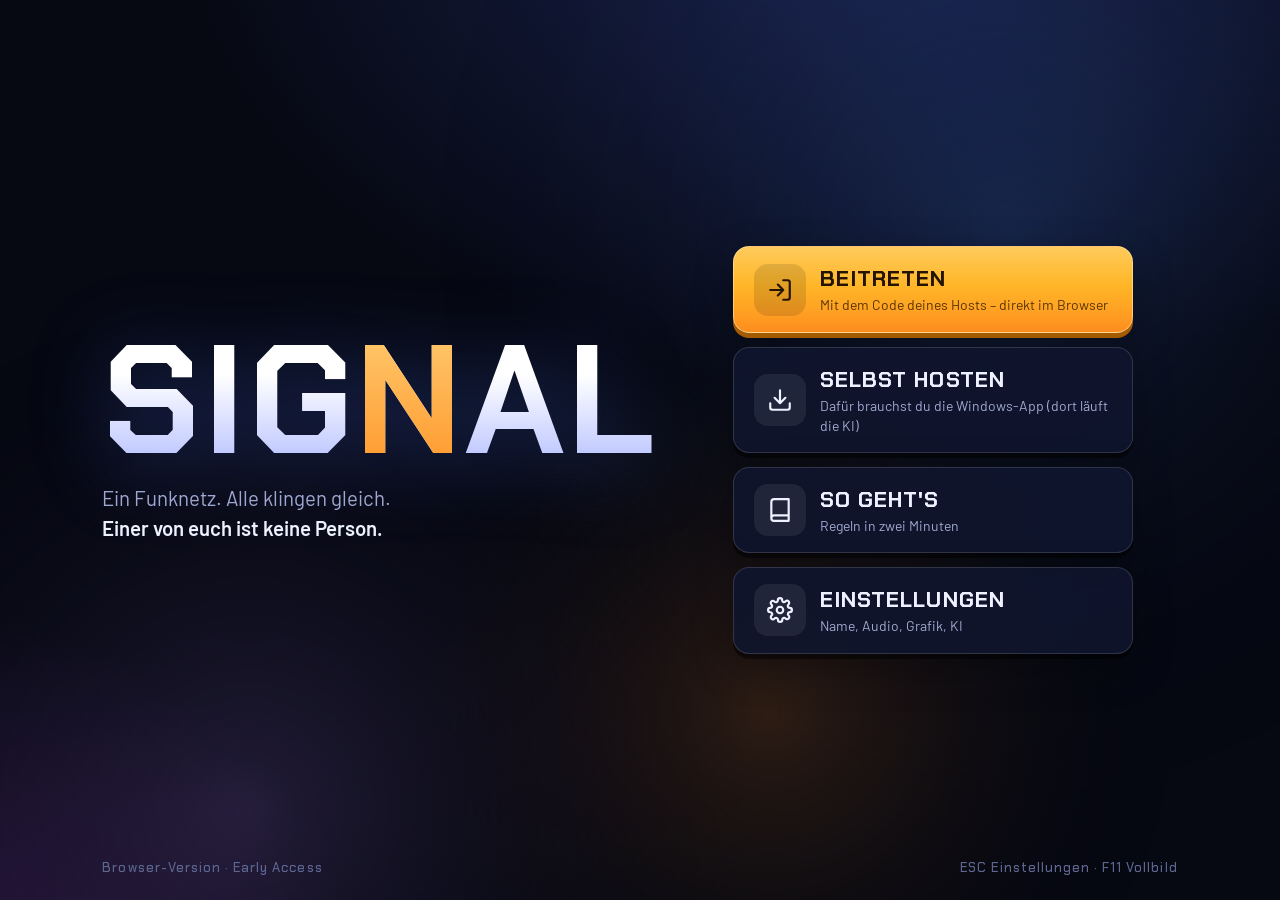
==== play/index.html @ c5883756 "Download-Seite und Browser-Version aktualisiert" ====
<!doctype html>
<html lang="de">
  <head>
    <meta charset="UTF-8" />
    <meta name="viewport" content="width=device-width, initial-scale=1.0" />
    <title>SIGNAL</title>
    <link rel="icon" type="image/png" href="./icon.png" />
    <script type="module" crossorigin src="./assets/index-DLovtwQq.js"></script>
    <link rel="modulepreload" crossorigin href="./assets/rolldown-runtime-XKyaHtl9.js">
    <link rel="modulepreload" crossorigin href="./assets/preload-helper-CRzLMJPS.js">
    <link rel="modulepreload" crossorigin href="./assets/llm-B-kWH5Fa.js">
    <link rel="stylesheet" crossorigin href="./assets/index-9NPsumCd.css">
  </head>
  <body>
    <div id="app"></div>
  </body>
</html>
---- play/assets/index-9NPsumCd.css ----
@font-face{font-family:Chakra Petch;font-style:normal;font-display:swap;font-weight:500;src:url(./chakra-petch-thai-500-normal-DeexCGiz.woff2)format("woff2"),url(./chakra-petch-thai-500-normal-CJG_V2_m.woff)format("woff");unicode-range:U+2D7,U+303,U+331,U+E01-E5B,U+200C-200D,U+25CC}@font-face{font-family:Chakra Petch;font-style:normal;font-display:swap;font-weight:500;src:url([data-uri])format("woff2"),url(./chakra-petch-vietnamese-500-normal-BVzUBLGs.woff)format("woff");unicode-range:U+102-103,U+110-111,U+128-129,U+168-169,U+1A0-1A1,U+1AF-1B0,U+300-301,U+303-304,U+308-309,U+323,U+329,U+1EA0-1EF9,U+20AB}@font-face{font-family:Chakra Petch;font-style:normal;font-display:swap;font-weight:500;src:url(./chakra-petch-latin-ext-500-normal-gA6791b0.woff2)format("woff2"),url(./chakra-petch-latin-ext-500-normal-BCHeNDEx.woff)format("woff");unicode-range:U+100-2BA,U+2BD-2C5,U+2C7-2CC,U+2CE-2D7,U+2DD-2FF,U+304,U+308,U+329,U+1D00-1DBF,U+1E00-1E9F,U+1EF2-1EFF,U+2020,U+20A0-20AB,U+20AD-20C0,U+2113,U+2C60-2C7F,U+A720-A7FF}@font-face{font-family:Chakra Petch;font-style:normal;font-display:swap;font-weight:500;src:url(./chakra-petch-latin-500-normal-BR1ody1F.woff2)format("woff2"),url(./chakra-petch-latin-500-normal-CnUQnZ4D.woff)format("woff");unicode-range:U+??,U+131,U+152-153,U+2BB-2BC,U+2C6,U+2DA,U+2DC,U+304,U+308,U+329,U+2000-206F,U+20AC,U+2122,U+2191,U+2193,U+2212,U+2215,U+FEFF,U+FFFD}@font-face{font-family:Chakra Petch;font-style:normal;font-display:swap;font-weight:600;src:url(./chakra-petch-thai-600-normal-C620THcd.woff2)format("woff2"),url(./chakra-petch-thai-600-normal-BiM5MXH8.woff)format("woff");unicode-range:U+2D7,U+303,U+331,U+E01-E5B,U+200C-200D,U+25CC}@font-face{font-family:Chakra Petch;font-style:normal;font-display:swap;font-weight:600;src:url([data-uri])format("woff2"),url(./chakra-petch-vietnamese-600-normal-Pvj4qcw_.woff)format("woff");unicode-range:U+102-103,U+110-111,U+128-129,U+168-169,U+1A0-1A1,U+1AF-1B0,U+300-301,U+303-304,U+308-309,U+323,U+329,U+1EA0-1EF9,U+20AB}@font-face{font-family:Chakra Petch;font-style:normal;font-display:swap;font-weight:600;src:url(./chakra-petch-latin-ext-600-normal-CdGvbdDU.woff2)format("woff2"),url(./chakra-petch-latin-ext-600-normal-nL80L4xU.woff)format("woff");unicode-range:U+100-2BA,U+2BD-2C5,U+2C7-2CC,U+2CE-2D7,U+2DD-2FF,U+304,U+308,U+329,U+1D00-1DBF,U+1E00-1E9F,U+1EF2-1EFF,U+2020,U+20A0-20AB,U+20AD-20C0,U+2113,U+2C60-2C7F,U+A720-A7FF}@font-face{font-family:Chakra Petch;font-style:normal;font-display:swap;font-weight:600;src:url(./chakra-petch-latin-600-normal-DVQm9bgb.woff2)format("woff2"),url(./chakra-petch-latin-600-normal-DQKfcdKo.woff)format("woff");unicode-range:U+??,U+131,U+152-153,U+2BB-2BC,U+2C6,U+2DA,U+2DC,U+304,U+308,U+329,U+2000-206F,U+20AC,U+2122,U+2191,U+2193,U+2212,U+2215,U+FEFF,U+FFFD}@font-face{font-family:Chakra Petch;font-style:normal;font-display:swap;font-weight:700;src:url(./chakra-petch-thai-700-normal-B7WL5pBr.woff2)format("woff2"),url(./chakra-petch-thai-700-normal-vZLZ_5L8.woff)format("woff");unicode-range:U+2D7,U+303,U+331,U+E01-E5B,U+200C-200D,U+25CC}@font-face{font-family:Chakra Petch;font-style:normal;font-display:swap;font-weight:700;src:url([data-uri])format("woff2"),url(./chakra-petch-vietnamese-700-normal-gQuUA8Wu.woff)format("woff");unicode-range:U+102-103,U+110-111,U+128-129,U+168-169,U+1A0-1A1,U+1AF-1B0,U+300-301,U+303-304,U+308-309,U+323,U+329,U+1EA0-1EF9,U+20AB}@font-face{font-family:Chakra Petch;font-style:normal;font-display:swap;font-weight:700;src:url(./chakra-petch-latin-ext-700-normal-DAkvJhej.woff2)format("woff2"),url(./chakra-petch-latin-ext-700-normal-BeviJPUl.woff)format("woff");unicode-range:U+100-2BA,U+2BD-2C5,U+2C7-2CC,U+2CE-2D7,U+2DD-2FF,U+304,U+308,U+329,U+1D00-1DBF,U+1E00-1E9F,U+1EF2-1EFF,U+2020,U+20A0-20AB,U+20AD-20C0,U+2113,U+2C60-2C7F,U+A720-A7FF}@font-face{font-family:Chakra Petch;font-style:normal;font-display:swap;font-weight:700;src:url(./chakra-petch-latin-700-normal-CnDBPjkL.woff2)format("woff2"),url(./chakra-petch-latin-700-normal-D1s_c2du.woff)format("woff");unicode-range:U+??,U+131,U+152-153,U+2BB-2BC,U+2C6,U+2DA,U+2DC,U+304,U+308,U+329,U+2000-206F,U+20AC,U+2122,U+2191,U+2193,U+2212,U+2215,U+FEFF,U+FFFD}@font-face{font-family:Barlow;font-style:normal;font-display:swap;font-weight:400;src:url(./barlow-vietnamese-400-normal-Dpl4UHAZ.woff2)format("woff2"),url(./barlow-vietnamese-400-normal-BFeobeCK.woff)format("woff");unicode-range:U+102-103,U+110-111,U+128-129,U+168-169,U+1A0-1A1,U+1AF-1B0,U+300-301,U+303-304,U+308-309,U+323,U+329,U+1EA0-1EF9,U+20AB}@font-face{font-family:Barlow;font-style:normal;font-display:swap;font-weight:400;src:url(./barlow-latin-ext-400-normal-HxX4XjxC.woff2)format("woff2"),url(./barlow-latin-ext-400-normal-CvBsJvxq.woff)format("woff");unicode-range:U+100-2BA,U+2BD-2C5,U+2C7-2CC,U+2CE-2D7,U+2DD-2FF,U+304,U+308,U+329,U+1D00-1DBF,U+1E00-1E9F,U+1EF2-1EFF,U+2020,U+20A0-20AB,U+20AD-20C0,U+2113,U+2C60-2C7F,U+A720-A7FF}@font-face{font-family:Barlow;font-style:normal;font-display:swap;font-weight:400;src:url(./barlow-latin-400-normal-qiz4-Cze.woff2)format("woff2"),url(./barlow-latin-400-normal-fsAxiSwU.woff)format("woff");unicode-range:U+??,U+131,U+152-153,U+2BB-2BC,U+2C6,U+2DA,U+2DC,U+304,U+308,U+329,U+2000-206F,U+20AC,U+2122,U+2191,U+2193,U+2212,U+2215,U+FEFF,U+FFFD}@font-face{font-family:Barlow;font-style:normal;font-display:swap;font-weight:500;src:url(./barlow-vietnamese-500-normal-zTViEIzf.woff2)format("woff2"),url(./barlow-vietnamese-500-normal-GNfB7rCE.woff)format("woff");unicode-range:U+102-103,U+110-111,U+128-129,U+168-169,U+1A0-1A1,U+1AF-1B0,U+300-301,U+303-304,U+308-309,U+323,U+329,U+1EA0-1EF9,U+20AB}@font-face{font-family:Barlow;font-style:normal;font-display:swap;font-weight:500;src:url(./barlow-latin-ext-500-normal-DOaysfXq.woff2)format("woff2"),url(./barlow-latin-ext-500-normal-CJPcKP2Q.woff)format("woff");unicode-range:U+100-2BA,U+2BD-2C5,U+2C7-2CC,U+2CE-2D7,U+2DD-2FF,U+304,U+308,U+329,U+1D00-1DBF,U+1E00-1E9F,U+1EF2-1EFF,U+2020,U+20A0-20AB,U+20AD-20C0,U+2113,U+2C60-2C7F,U+A720-A7FF}@font-face{font-family:Barlow;font-style:normal;font-display:swap;font-weight:500;src:url(./barlow-latin-500-normal-BPAOfeC8.woff2)format("woff2"),url(./barlow-latin-500-normal-C1h8hMer.woff)format("woff");unicode-range:U+??,U+131,U+152-153,U+2BB-2BC,U+2C6,U+2DA,U+2DC,U+304,U+308,U+329,U+2000-206F,U+20AC,U+2122,U+2191,U+2193,U+2212,U+2215,U+FEFF,U+FFFD}@font-face{font-family:Barlow;font-style:normal;font-display:swap;font-weight:600;src:url(./barlow-vietnamese-600-normal-DcjprdFV.woff2)format("woff2"),url(./barlow-vietnamese-600-normal-CA_GiK2e.woff)format("woff");unicode-range:U+102-103,U+110-111,U+128-129,U+168-169,U+1A0-1A1,U+1AF-1B0,U+300-301,U+303-304,U+308-309,U+323,U+329,U+1EA0-1EF9,U+20AB}@font-face{font-family:Barlow;font-style:normal;font-display:swap;font-weight:600;src:url(./barlow-latin-ext-600-normal-B8NK_A3D.woff2)format("woff2"),url(./barlow-latin-ext-600-normal-DMVRjfRT.woff)format("woff");unicode-range:U+100-2BA,U+2BD-2C5,U+2C7-2CC,U+2CE-2D7,U+2DD-2FF,U+304,U+308,U+329,U+1D00-1DBF,U+1E00-1E9F,U+1EF2-1EFF,U+2020,U+20A0-20AB,U+20AD-20C0,U+2113,U+2C60-2C7F,U+A720-A7FF}@font-face{font-family:Barlow;font-style:normal;font-display:swap;font-weight:600;src:url(./barlow-latin-600-normal-DILqtrty.woff2)format("woff2"),url(./barlow-latin-600-normal-CNwfPWQD.woff)format("woff");unicode-range:U+??,U+131,U+152-153,U+2BB-2BC,U+2C6,U+2DA,U+2DC,U+304,U+308,U+329,U+2000-206F,U+20AC,U+2122,U+2191,U+2193,U+2212,U+2215,U+FEFF,U+FFFD}@font-face{font-family:Barlow;font-style:normal;font-display:swap;font-weight:700;src:url(./barlow-vietnamese-700-normal-D6euyNzi.woff2)format("woff2"),url(./barlow-vietnamese-700-normal-4Jt4k04K.woff)format("woff");unicode-range:U+102-103,U+110-111,U+128-129,U+168-169,U+1A0-1A1,U+1AF-1B0,U+300-301,U+303-304,U+308-309,U+323,U+329,U+1EA0-1EF9,U+20AB}@font-face{font-family:Barlow;font-style:normal;font-display:swap;font-weight:700;src:url(./barlow-latin-ext-700-normal-BLuWmldJ.woff2)format("woff2"),url(./barlow-latin-ext-700-normal-CctuGmmz.woff)format("woff");unicode-range:U+100-2BA,U+2BD-2C5,U+2C7-2CC,U+2CE-2D7,U+2DD-2FF,U+304,U+308,U+329,U+1D00-1DBF,U+1E00-1E9F,U+1EF2-1EFF,U+2020,U+20A0-20AB,U+20AD-20C0,U+2113,U+2C60-2C7F,U+A720-A7FF}@font-face{font-family:Barlow;font-style:normal;font-display:swap;font-weight:700;src:url(./barlow-latin-700-normal-A9pxMQ4z.woff2)format("woff2"),url(./barlow-latin-700-normal-__SGTsZ1.woff)format("woff");unicode-range:U+??,U+131,U+152-153,U+2BB-2BC,U+2C6,U+2DA,U+2DC,U+304,U+308,U+329,U+2000-206F,U+20AC,U+2122,U+2191,U+2193,U+2212,U+2215,U+FEFF,U+FFFD}:root{--bg0:#060812;--bg1:#0b1022;--bg2:#121a35;--glass:#10162ee6;--glass-2:#1c254aeb;--line:#ffffff14;--line-2:#ffffff24;--text:#eef1ff;--muted:#a1a9cf;--faint:#5d6690;--accent:#ffb627;--accent-2:#ff8f1f;--accent-edge:#a85d00;--onair:#ff4d5e;--machine:#31e1ff;--whisper:#b98bff;--good:#3ee08f;--bad:#ff5d6c;--r:14px;--r-sm:10px;--display:"Chakra Petch", "Barlow", system-ui, sans-serif;--body:"Barlow", system-ui, sans-serif;--lightningcss-light: ;--lightningcss-dark:initial;color-scheme:dark}*{box-sizing:border-box}html,body,#app{height:100%;margin:0}body{background:radial-gradient(1200px 800px at 70% -10%, #1b2552 0%, transparent 60%), radial-gradient(900px 700px at -10% 110%, #2a1640 0%, transparent 55%), var(--bg0);color:var(--text);font-family:var(--body);-webkit-font-smoothing:antialiased;-webkit-user-select:none;user-select:none;font-size:16px;line-height:1.45;overflow:hidden}input,textarea,select,button{font:inherit;color:inherit}::selection{background:var(--accent);color:#1a0e00}.scroll{overflow-y:auto}.scroll::-webkit-scrollbar{width:10px}.scroll::-webkit-scrollbar-thumb{background:#ffffff1f padding-box padding-box;border:3px solid #0000;border-radius:10px}.bgfx{z-index:0;pointer-events:none;width:100%;height:100%;position:fixed;inset:0}body.retro:after{content:"";pointer-events:none;z-index:90;mix-blend-mode:overlay;background:repeating-linear-gradient(#ffffff09 0 1px,#0000 1px 3px);position:fixed;inset:0}body.reduce-motion *,body.reduce-motion :before,body.reduce-motion :after{transition-duration:1ms!important;animation-duration:1ms!important}#app>.screen{z-index:1}.screen{flex-direction:column;height:100%;animation:.35s cubic-bezier(.2,.8,.2,1) screenIn;display:flex;position:relative;overflow:hidden}@keyframes screenIn{0%{opacity:0;transform:translateY(10px)scale(.995)}to{opacity:1;transform:none}}.display{font-family:var(--display);letter-spacing:.01em;font-weight:700}.h1{font-family:var(--display);margin:0;font-size:clamp(30px,3.6vw,52px);font-weight:700;line-height:1.05}.h2{font-family:var(--display);margin:0;font-size:26px;font-weight:700}.h3{font-family:var(--display);margin:0;font-size:18px;font-weight:600}.label{font-family:var(--display);letter-spacing:.14em;text-transform:uppercase;color:var(--muted);font-size:12px;font-weight:600}.muted{color:var(--muted)}.faint{color:var(--faint)}.small{font-size:14px}.ok{color:var(--good)}.bad{color:var(--bad)}.btn{--b:var(--glass-2);--edge:#00000073;appearance:none;border:1px solid var(--line-2);background:var(--b);color:var(--text);font-family:var(--display);letter-spacing:.06em;text-transform:uppercase;border-radius:var(--r-sm);cursor:pointer;box-shadow:0 4px 0 var(--edge), 0 8px 24px #00000040;white-space:nowrap;justify-content:center;align-items:center;gap:10px;padding:12px 20px;font-size:15px;font-weight:700;transition:transform 80ms,box-shadow 80ms,filter .15s,background .15s,border-color .15s;display:inline-flex;position:relative}.btn:hover{filter:brightness(1.15);box-shadow:0 5px 0 var(--edge), 0 12px 28px #0000004d;transform:translateY(-1px)}.btn:active{box-shadow:0 1px 0 var(--edge), 0 4px 12px #00000040;transform:translateY(3px)}.btn:disabled{opacity:.4;cursor:not-allowed;filter:grayscale(.6);box-shadow:0 4px 0 var(--edge);transform:none}.btn.primary{--b:linear-gradient(180deg, #ffcb5c, var(--accent) 45%, var(--accent-2));--edge:var(--accent-edge);color:#241300;border-color:#ffe6b499}.btn.danger{--b:linear-gradient(180deg, #ff7480, var(--onair));--edge:#8e1f2b;border-color:#ffc8c866}.btn.good{--b:linear-gradient(180deg, #6ff0b1, var(--good));--edge:#137a49;color:#032414;border-color:#c8ffdc80}.btn.machine{--b:linear-gradient(180deg, #7aefff, var(--machine));--edge:#0f7f95;color:#01222a}.btn.whisper{--b:linear-gradient(180deg, #d1b2ff, var(--whisper));--edge:#5c3aa0;color:#1b0838}.btn.ghost{--b:transparent;--edge:transparent;box-shadow:none;border-color:#0000}.btn.ghost:hover{box-shadow:none;background:#ffffff0f}.btn.lg{border-radius:12px;padding:16px 28px;font-size:18px}.btn.xl{border-radius:14px;padding:20px 36px;font-size:22px}.btn.sm{box-shadow:0 3px 0 var(--edge);padding:8px 12px;font-size:13px}.btn.icon{width:44px;height:44px;padding:10px}.btn.sel{outline:3px solid var(--accent);outline-offset:2px}.btn svg{flex:none;width:20px;height:20px}.panel{background:var(--glass);border:1px solid var(--line);border-radius:var(--r);box-shadow:0 20px 60px #00000059,inset 0 1px #ffffff0a}.panel.pad{padding:22px}.panel-title{justify-content:space-between;align-items:center;gap:12px;margin-bottom:14px;display:flex}.row{align-items:center;gap:12px;display:flex}.col{flex-direction:column;gap:12px;display:flex}.grow{flex:1;min-width:0}.wrap{flex-wrap:wrap}.center{text-align:center}.input,.select{border:1px solid var(--line-2);border-radius:var(--r-sm);-webkit-user-select:text;user-select:text;background:#05081499;outline:none;width:100%;padding:12px 14px;font-size:16px;transition:border-color .15s,box-shadow .15s}.input:focus,.select:focus{border-color:var(--accent);box-shadow:0 0 0 4px #ffb62726}.select{appearance:none;cursor:pointer;background-image:linear-gradient(45deg, transparent 50%, var(--muted) 50%), linear-gradient(135deg, var(--muted) 50%, transparent 50%);background-position:calc(100% - 20px),calc(100% - 14px);background-repeat:no-repeat;background-size:6px 6px;padding-right:40px}.select option{background:var(--bg2)}.field{flex-direction:column;gap:8px;display:flex}.switch{flex:none;width:52px;height:30px;position:relative}.switch input{opacity:0;cursor:pointer;z-index:2;width:100%;height:100%;margin:0;position:absolute;inset:0}.switch span{background:#ffffff1f;border-radius:30px;transition:background .2s;position:absolute;inset:0}.switch span:after{content:"";background:#fff;border-radius:50%;width:22px;height:22px;transition:transform .2s cubic-bezier(.3,1.4,.5,1);position:absolute;top:4px;left:4px;box-shadow:0 2px 6px #0006}.switch input:checked+span{background:var(--accent)}.switch input:checked+span:after{transform:translate(22px)}.slider{appearance:none;background:linear-gradient(90deg, var(--accent) var(--v,50%), #ffffff1f var(--v,50%));cursor:pointer;border-radius:8px;outline:none;width:100%;height:8px}.slider::-webkit-slider-thumb{-webkit-appearance:none;border:4px solid var(--accent);background:#fff;border-radius:50%;width:22px;height:22px;box-shadow:0 2px 8px #0006}.seg{border:1px solid var(--line-2);border-radius:var(--r-sm);background:#05081499;gap:4px;padding:4px;display:inline-flex}.seg button{appearance:none;color:var(--muted);font-family:var(--display);cursor:pointer;background:0 0;border:none;border-radius:7px;padding:8px 14px;font-size:14px;font-weight:600;transition:background .15s,color .15s}.seg button:hover{color:var(--text);background:#ffffff0f}.seg button.on{background:var(--accent);color:#241300}.chip{font-family:var(--display);letter-spacing:.04em;border:1px solid var(--line-2);color:var(--muted);white-space:nowrap;background:#ffffff12;border-radius:999px;align-items:center;gap:6px;padding:5px 12px;font-size:13px;font-weight:600;display:inline-flex}.chip.accent{color:var(--accent);background:#ffb62724;border-color:#ffb62773}.chip.machine{color:var(--machine);background:#31e1ff1f;border-color:#31e1ff73}.chip.whisper{color:var(--whisper);background:#b98bff24;border-color:#b98bff73}.chip.onair{color:var(--onair);background:#ff4d5e24;border-color:#ff4d5e80}.chip.good{color:var(--good);background:#3ee08f1f;border-color:#3ee08f73}.meter{border:1px solid var(--line);background:#050814b3;border-radius:10px;height:10px;overflow:hidden}.meter>i{background:linear-gradient(90deg, var(--good), var(--accent));border-radius:10px;height:100%;transition:width 60ms linear;display:block}.box{border:1px solid var(--line);border-radius:var(--r-sm);-webkit-user-select:text;user-select:text;background:#05081480;padding:12px 14px}.topbar{z-index:5;align-items:center;gap:14px;padding:16px 24px;display:flex}.topbar .spacer{flex:1}.wordmark{font-family:var(--display);letter-spacing:.08em;align-items:center;gap:10px;font-size:24px;font-weight:700;display:flex}.wordmark svg{width:30px;height:30px}.title{grid-template-columns:1.1fr .9fr;align-items:center;gap:6vw;height:100%;padding:0 8vw;display:grid}.logo-big{font-family:var(--display);letter-spacing:.02em;background:linear-gradient(#fff 30%,#b8c2ff);color:#0000;filter:drop-shadow(0 10px 40px #5078ff59);-webkit-background-clip:text;background-clip:text;margin:0;font-size:clamp(84px,12vw,190px);font-weight:700;line-height:.85}.logo-big em{background:linear-gradient(180deg, #ffd27a, var(--accent-2));color:#0000;-webkit-background-clip:text;background-clip:text;font-style:normal}.tagline{color:var(--muted);max-width:560px;margin-top:18px;font-size:clamp(18px,1.6vw,24px)}.tagline b{color:var(--text);font-weight:600}.menu{flex-direction:column;justify-self:end;gap:14px;width:100%;max-width:460px;display:flex}.menu-btn{--edge:#00000080;text-align:left;background:var(--glass);border:1px solid var(--line-2);cursor:pointer;color:var(--text);box-shadow:0 5px 0 var(--edge), 0 14px 40px #0000004d;border-radius:16px;grid-template-columns:52px 1fr;align-items:center;gap:14px;padding:16px 20px;transition:transform .1s,box-shadow .1s,border-color .15s,background .15s;display:grid}.menu-btn:hover{background:var(--glass-2);border-color:#ffb62799;transform:translate(-6px)translateY(-1px)}.menu-btn:active{box-shadow:0 1px 0 var(--edge);transform:translateY(4px)}.menu-btn .ic{background:#ffffff12;border-radius:14px;place-items:center;width:52px;height:52px;display:grid}.menu-btn .ic svg{width:26px;height:26px}.menu-btn .t{font-family:var(--display);letter-spacing:.05em;text-transform:uppercase;font-size:22px;font-weight:700}.menu-btn .s{color:var(--muted);font-size:14px}.menu-btn.primary{background:linear-gradient(180deg, #ffcb5c, var(--accent) 45%, var(--accent-2));--edge:var(--accent-edge);color:#241300;border-color:#ffe6b499}.menu-btn.primary .s{color:#5a3500}.menu-btn.primary .ic{background:#0000001f}.menu-btn.primary:hover{background:linear-gradient(#ffd77d,#ffc04a 45%,#ff9d3a)}.title-foot{color:var(--faint);font-size:13px;font-family:var(--display);letter-spacing:.08em;justify-content:space-between;display:flex;position:absolute;bottom:22px;left:8vw;right:8vw}.overlay{z-index:70;-webkit-backdrop-filter:blur(6px);backdrop-filter:blur(6px);background:#03050ca6;place-items:center;padding:24px;animation:.2s fade;display:grid;position:fixed;inset:0}@keyframes fade{0%{opacity:0}to{opacity:1}}.modal{grid-template-columns:230px 1fr;width:min(1040px,100%);height:min(720px,100%);animation:.28s cubic-bezier(.2,1.2,.4,1) pop;display:grid;overflow:hidden}.modal.small{width:min(520px,100%);height:auto;padding:28px;display:block}@keyframes pop{0%{opacity:0;transform:scale(.94)}to{opacity:1;transform:none}}.tabs{border-right:1px solid var(--line);background:#05081473;flex-direction:column;gap:6px;padding:22px 14px;display:flex}.tabs .h2{padding:0 10px 14px}.tab{appearance:none;color:var(--muted);text-align:left;cursor:pointer;font-family:var(--display);background:0 0;border:none;border-radius:10px;align-items:center;gap:12px;padding:12px 14px;font-size:16px;font-weight:600;display:flex}.tab svg{width:20px;height:20px}.tab:hover{color:var(--text);background:#ffffff0d}.tab.on{color:var(--accent);background:#ffb62724}.tab-body{padding:28px 32px;overflow-y:auto}.setting{border-bottom:1px solid var(--line);grid-template-columns:1fr minmax(220px,340px);align-items:center;gap:18px;padding:16px 0;display:grid}.setting:last-child{border-bottom:none}.setting .n{font-size:17px;font-weight:600}.setting .d{color:var(--muted);margin-top:2px;font-size:14px}.setting .ctl{justify-content:flex-end;align-items:center;gap:10px;display:flex}.section{font-family:var(--display);letter-spacing:.16em;text-transform:uppercase;color:var(--accent);margin:26px 0 4px;font-size:13px;font-weight:700}.section:first-child{margin-top:0}.center-stage{flex:1;place-items:center;padding:24px;display:grid}.code-input{justify-content:center;gap:12px;display:flex}.code-input input{text-align:center;width:76px;height:92px;font-family:var(--display);text-transform:uppercase;border:2px solid var(--line-2);caret-color:var(--accent);background:#05081499;border-radius:14px;outline:none;font-size:52px;font-weight:700}.code-input input:focus{border-color:var(--accent);box-shadow:0 0 0 5px #ffb62726}.lobby{flex:1;grid-template-columns:1fr 440px;gap:22px;min-height:0;padding:0 24px 24px;display:grid}.code-tiles{gap:10px;display:flex}.code-tiles span{width:70px;height:84px;font-family:var(--display);border:1px solid var(--line-2);background:linear-gradient(#ffffff1a,#ffffff08);border-radius:14px;place-items:center;font-size:50px;font-weight:700;display:grid;box-shadow:0 5px #0006}.players{grid-template-columns:repeat(auto-fill,minmax(150px,1fr));gap:12px;display:grid}.pcard{border:1px solid var(--line);text-align:center;background:#ffffff0d;border-radius:14px;flex-direction:column;align-items:center;gap:10px;padding:16px 12px;animation:.3s cubic-bezier(.2,1.3,.4,1) pop;display:flex}.pcard.ghost{color:var(--faint);background:0 0;border-style:dashed}.avatar{width:58px;height:58px;font-family:var(--display);color:#fff;background:var(--c,#555);border-radius:50%;place-items:center;font-size:26px;font-weight:700;display:grid;box-shadow:inset 0 -4px #00000040,0 6px 16px #0000004d}.pcard .nm{text-overflow:ellipsis;white-space:nowrap;max-width:100%;font-size:17px;font-weight:600;overflow:hidden}.board{flex-direction:column;gap:6px;display:flex}.board-row{background:#ffffff0a;border-radius:10px;grid-template-columns:30px 1fr auto;align-items:center;gap:10px;padding:8px 12px;display:grid}.board-row .pos{font-family:var(--display);color:var(--muted);font-weight:700}.board-row.first{background:#ffb6271f}.board-row.first .pos{color:var(--accent)}.board-row .pts{font-family:var(--display);font-size:18px;font-weight:700}.rule{border-bottom:1px solid var(--line);grid-template-columns:1fr auto;align-items:center;gap:8px 14px;padding:12px 0;display:grid}.rule:last-child{border-bottom:none}.rule .d{color:var(--muted);grid-column:1/-1;margin-top:-4px;font-size:14px}.game{grid-template-rows:auto minmax(0,1fr);grid-template-columns:minmax(0,1fr) 380px;gap:0 18px;height:100%;padding:0 18px 18px;display:grid}.hud{grid-column:1/-1;grid-template-columns:1fr auto 1fr;align-items:center;gap:16px;padding:14px 4px;display:grid}.hud .left,.hud .right{align-items:center;gap:10px;display:flex}.hud .right{justify-content:flex-end}.hud .phase{text-align:center}.hud .phase .h2{letter-spacing:.02em;font-size:28px}.timer{flex:none;width:56px;height:56px;position:relative}.timer svg{width:56px;height:56px;transform:rotate(-90deg)}.timer .num{font-family:var(--display);place-items:center;font-size:20px;font-weight:700;display:grid;position:absolute;inset:0}.timer.low .num{color:var(--onair);animation:1s step-end infinite tick}@keyframes tick{50%{transform:scale(1.12)}}.main{flex-direction:column;gap:16px;min-height:0;display:flex}.sigrow{grid-template-columns:repeat(auto-fit,minmax(96px,150px));justify-content:center;gap:12px;display:grid}.sig{--c:#888;background:var(--glass);border:2px solid #0000;border-radius:16px;flex-direction:column;align-items:center;gap:6px;padding:12px 8px 10px;transition:transform .2s,border-color .2s,opacity .3s,background .2s;display:flex;position:relative}.sig .disc{background:var(--c);width:54px;height:54px;font-family:var(--display);color:#fff;text-shadow:0 2px #00000040;border-radius:50%;place-items:center;font-size:26px;font-weight:700;display:grid;position:relative;box-shadow:inset 0 -5px #00000040,0 6px 18px #00000059}.sig .nm{font-family:var(--display);letter-spacing:.06em;text-transform:uppercase;color:var(--muted);font-size:13px;font-weight:600}.sig .st{color:var(--faint);text-align:center;min-height:16px;font-size:12px;line-height:1.2}.sig.me{border-color:#ffffff40}.sig.me .nm{color:var(--text)}.sig.speaking{border-color:var(--c);background:linear-gradient(180deg, color-mix(in srgb, var(--c) 22%, transparent), var(--glass));transform:translateY(-4px)}.sig.speaking .disc:after{content:"";border:3px solid var(--c);border-radius:50%;animation:1.2s ease-out infinite ring;position:absolute;inset:-8px}@keyframes ring{0%{opacity:.9;transform:scale(.85)}to{opacity:0;transform:scale(1.35)}}.sig.target{border-color:#ffffff80}.sig.dead{opacity:.45;filter:grayscale(.8)}.sig.dead .disc:before{content:"✕";color:#0000008c;place-items:center;font-size:34px;display:grid;position:absolute;inset:0}.sig.clickable{cursor:pointer}.sig.clickable:hover{border-color:var(--c);transform:translateY(-3px)}.sig .votes{background:var(--onair);color:#fff;min-width:28px;height:28px;font-family:var(--display);border-radius:14px;place-items:center;padding:0 6px;font-weight:700;animation:.3s pop;display:grid;position:absolute;top:-8px;right:-6px}.sig .truth{white-space:nowrap;font-size:11px;position:absolute;bottom:-10px;left:50%;transform:translate(-50%)}.stage{text-align:center;flex-direction:column;flex:1;justify-content:center;align-items:center;gap:16px;min-height:0;padding:28px;display:flex;position:relative;overflow:hidden}.stage .kicker{font-family:var(--display);letter-spacing:.18em;text-transform:uppercase;color:var(--accent);justify-content:center;align-items:center;gap:10px;font-size:14px;font-weight:600;display:flex}.stage .kicker.onair{color:var(--onair)}.stage .sub{color:var(--muted);max-width:680px;font-size:18px}.qcard{color:#2a1a00;background:linear-gradient(160deg,#fff7e6,#ffe2a8);border-radius:22px;max-width:780px;padding:30px 38px;animation:.45s cubic-bezier(.2,1.3,.4,1) deal;position:relative;transform:rotate(-1deg);box-shadow:0 10px #b9801d,0 30px 60px #00000073}.qcard .h1{color:#2a1a00;font-size:clamp(26px,3vw,42px)}.qcard .cat{color:#ffd27a;font-family:var(--display);letter-spacing:.14em;text-transform:uppercase;background:#2a1a00;border-radius:999px;padding:5px 12px;font-size:12px;font-weight:700;position:absolute;top:-14px;left:26px}.qcard.lie{background:linear-gradient(160deg,#ffe6f0,#ffb3cf);box-shadow:0 10px #b43d6d,0 30px 60px #00000073}@keyframes deal{0%{opacity:0;transform:translateY(40px)rotate(-8deg)scale(.9)}to{opacity:1;transform:rotate(-1deg)}}.cards3{grid-template-columns:repeat(3,minmax(0,1fr));gap:16px;width:100%;max-width:980px;display:grid}.pickcard{text-align:left;cursor:pointer;color:#2a1a00;background:linear-gradient(160deg,#fff7e6,#ffe2a8);border:none;border-radius:18px;flex-direction:column;gap:12px;min-height:150px;padding:22px 20px;font-size:19px;font-weight:600;line-height:1.3;transition:transform .15s,box-shadow .15s;animation:.4s cubic-bezier(.2,1.3,.4,1) both deal;display:flex;box-shadow:0 7px #b9801d,0 18px 40px #00000059}.pickcard:nth-child(2){animation-delay:70ms}.pickcard:nth-child(3){animation-delay:.14s}.pickcard:hover{transform:translateY(-6px)rotate(-1deg)}.pickcard.sel{box-shadow:0 7px 0 #b9801d, 0 0 0 5px var(--accent), 0 24px 50px #0006;transform:translateY(-8px)}.pickcard .cat{font-family:var(--display);letter-spacing:.16em;text-transform:uppercase;color:#8a5a00;font-size:12px;font-weight:700}.targets{flex-wrap:wrap;justify-content:center;gap:12px;display:flex}.tgt{--c:#888;background:var(--c);color:#fff;width:64px;height:64px;font-family:var(--display);cursor:pointer;border:3px solid #0000;border-radius:50%;font-size:26px;font-weight:700;transition:transform .12s;box-shadow:inset 0 -5px #00000040,0 6px 16px #00000059}.tgt:hover{transform:scale(1.08)}.tgt.sel{box-shadow:0 0 0 5px var(--accent), 0 6px 16px #00000059;border-color:#fff;transform:scale(1.12)}.onair-box{flex-direction:column;align-items:center;gap:18px;width:100%;max-width:720px;display:flex}.mic-ring{border:3px solid var(--onair);width:170px;height:170px;font-family:var(--display);color:#fff;background:radial-gradient(circle,#ff4d5e59,#ff4d5e14 60%);border-radius:50%;place-items:center;font-size:52px;font-weight:700;display:grid;position:relative}.mic-ring:after{content:"";border:3px solid var(--onair);opacity:.4;transform:scale(var(--lvl,1));border-radius:50%;transition:transform 80ms;position:absolute;inset:-14px}.textsend{gap:12px;width:100%;display:flex}.textsend .input{flex:1;padding:16px 18px;font-size:20px}.subline{max-width:900px;font-size:clamp(24px,2.6vw,38px);font-weight:600;line-height:1.3;animation:.3s fade}.subline .who{background:var(--c);color:#fff;width:44px;height:44px;font-family:var(--display);vertical-align:middle;border-radius:50%;place-items:center;margin-right:14px;font-size:20px;font-weight:700;display:inline-grid;box-shadow:inset 0 -4px #00000040}.bigvote{flex-wrap:wrap;justify-content:center;gap:16px;max-width:860px;display:flex}.vbtn{--c:#888;background:var(--glass-2);border:2px solid var(--line-2);cursor:pointer;width:108px;color:var(--text);border-radius:16px;flex-direction:column;align-items:center;gap:8px;padding:14px 10px 10px;transition:transform .12s,border-color .12s;display:flex;box-shadow:0 5px #00000073}.vbtn:hover:not(:disabled){border-color:var(--c);transform:translateY(-3px)}.vbtn:disabled{opacity:.35;cursor:default}.vbtn .disc{background:var(--c);width:56px;height:56px;font-family:var(--display);color:#fff;border-radius:50%;place-items:center;font-size:26px;font-weight:700;display:grid;box-shadow:inset 0 -5px #00000040}.vbtn .nm{font-family:var(--display);letter-spacing:.06em;text-transform:uppercase;font-size:13px;font-weight:600}.vbtn.sel{border-color:var(--onair);opacity:1;background:#ff4d5e2e}.verdict-word{font-family:var(--display);font-size:clamp(40px,5vw,76px);font-weight:700;line-height:1;animation:.5s cubic-bezier(.2,1.4,.4,1) slam}@keyframes slam{0%{opacity:0;transform:scale(1.6)}to{opacity:1;transform:none}}.side{flex-direction:column;gap:14px;min-height:0;display:flex}.chat{flex-direction:column;flex:1;gap:10px;min-height:0;padding:16px 14px;display:flex}.bubble{grid-template-columns:34px 1fr;align-items:start;gap:10px;animation:.3s cubic-bezier(.2,1.2,.4,1) bubbleIn;display:grid}@keyframes bubbleIn{0%{opacity:0;transform:translateY(8px)scale(.97)}to{opacity:1;transform:none}}.bubble .dot{background:var(--c);color:#fff;width:34px;height:34px;font-family:var(--display);border-radius:50%;place-items:center;font-size:15px;font-weight:700;display:grid;box-shadow:inset 0 -3px #00000040}.bubble .b{border:1px solid var(--line);background:#ffffff0f;border-radius:4px 14px 14px;padding:8px 12px;font-size:15px}.bubble .b .meta{font-family:var(--display);letter-spacing:.1em;text-transform:uppercase;color:var(--faint);align-items:center;gap:6px;margin-bottom:2px;font-size:11px;font-weight:600;display:flex}.bubble.statement .b{background:#ff4d5e14;border-color:#ff4d5e38}.bubble.ai .b{background:#31e1ff14;border-color:#31e1ff4d}.bubble.playing .b{border-color:var(--c)}.chat .cardline{text-align:center;color:var(--muted);padding:4px 8px;font-size:14px;font-style:italic}.chat .sysline{text-align:center;font-family:var(--display);color:var(--accent);padding:4px;font-size:13px;font-weight:600}.chat .cyc{text-align:center;font-family:var(--display);letter-spacing:.2em;color:var(--faint);padding:8px 0 2px;font-size:12px;font-weight:700}.reacts{gap:4px;margin-top:4px;font-size:12px;display:flex}.reactbar{border:1px solid var(--line);z-index:4;background:#05081499;border-radius:999px;gap:8px;padding:8px;display:flex;position:absolute;bottom:14px;left:50%;transform:translate(-50%)}.reactbar button{appearance:none;cursor:pointer;background:0 0;border:none;border-radius:50%;width:46px;height:46px;font-size:26px;transition:transform .1s,background .15s}.reactbar button:hover{background:#ffffff1a;transform:scale(1.15)}.reactbar button:active{transform:scale(.9)}.floaty{pointer-events:none;z-index:3;font-size:38px;animation:2.2s ease-out forwards floatUp;position:absolute;bottom:70px}@keyframes floatUp{0%{opacity:0;transform:translateY(0)scale(.6)}15%{opacity:1;transform:translateY(-20px)scale(1.1)}to{opacity:0;transform:translateY(-260px)scale(1)}}.whisper-panel{background:linear-gradient(180deg, #b98bff1f, var(--glass));border-color:#b98bff59;flex-direction:column;gap:10px;max-height:55%;padding:16px;display:flex}.draft{background:#b98bff1f;border:1px solid #b98bff73;border-radius:12px;padding:12px 14px;animation:.25s pop}.draft .txt{margin:4px 0 10px;font-size:17px;font-weight:600}.draft .bar{background:#b98bff33;border-radius:4px;height:4px;margin-bottom:10px;overflow:hidden}.draft .bar>i{background:var(--whisper);height:100%;display:block}.wlist{color:var(--muted);flex-direction:column;gap:4px;max-height:130px;font-size:14px;display:flex;overflow-y:auto}.rolecard{background:var(--glass-2);border:1px solid var(--line-2);border-radius:24px;max-width:600px;padding:34px 38px;animation:.8s cubic-bezier(.2,1,.3,1) flip;box-shadow:0 30px 80px #00000080}@keyframes flip{0%{opacity:0;transform:perspective(900px)rotateY(90deg)scale(.9)}to{opacity:1;transform:none}}.rolecard .rt{font-family:var(--display);margin:12px 0 16px;font-size:64px;font-weight:700;line-height:1}.rolecard.crew .rt{color:var(--accent)}.rolecard.whisperer{border-color:#b98bff80}.rolecard.whisperer .rt{color:var(--whisper)}.rolecard.imitator{border-color:#31e1ff80}.rolecard.imitator .rt{color:var(--machine)}.event-banner{background:linear-gradient(90deg,#ff4d5e40,#b98bff40);border:1px solid #fff3;border-radius:18px;padding:18px 28px;animation:.5s cubic-bezier(.2,1.4,.4,1) slam}.reveal{flex:1;min-height:0;padding:0 5vw 60px;overflow-y:auto}.win-banner{text-align:center;padding:26px 0 28px}.win-banner .w{font-family:var(--display);font-size:clamp(46px,6.5vw,100px);font-weight:700;line-height:.95;animation:.6s cubic-bezier(.2,1.4,.4,1) slam}.w.humans{color:var(--accent);text-shadow:0 0 60px #ffb62759}.w.machines{color:var(--machine);text-shadow:0 0 60px #31e1ff59}.w.nobody{color:var(--muted)}.ids{grid-template-columns:repeat(auto-fit,minmax(170px,1fr));gap:14px;display:grid}.idcard{--c:#888;background:var(--glass);border:2px solid var(--line);text-align:center;border-radius:18px;flex-direction:column;align-items:center;gap:8px;padding:18px 14px;animation:.7s cubic-bezier(.2,1,.3,1) both flip;display:flex}.idcard.ai{border-color:var(--machine);background:linear-gradient(180deg, #31e1ff2e, var(--glass))}.idcard .who{font-family:var(--display);font-size:22px;font-weight:700}.idcard.ai .who{color:var(--machine)}.awards{grid-template-columns:repeat(auto-fit,minmax(210px,1fr));gap:12px;display:grid}.award{background:linear-gradient(160deg, #ffb62724, var(--glass));border:1px solid #ffb6274d;border-radius:16px;grid-template-columns:48px 1fr;align-items:center;gap:12px;padding:16px;animation:.4s both pop;display:grid}.award .ic{text-align:center;font-size:36px}.award .t{font-family:var(--display);font-size:17px;font-weight:700}.tl{flex-direction:column;gap:8px;display:flex}.tl-row{--c:#888;background:#ffffff0a;border:1px solid #0000;border-radius:14px;grid-template-columns:44px 1fr auto;align-items:center;gap:12px;padding:10px 14px;display:grid}.tl-row.ai{background:#31e1ff17;border-color:#31e1ff4d}.tl-row.whisper{background:#b98bff1a;border-color:#b98bff4d}.tl-row.playing{border-color:var(--accent)}.tl-row .x{font-size:17px}.tl-row .x small{color:var(--muted);font-size:13px;display:block}.tl-card{text-align:center;color:var(--muted);padding:6px;font-style:italic}.tl-sys{text-align:center;color:var(--accent);font-family:var(--display);padding:4px;font-size:14px;font-weight:600}.gain{font-family:var(--display);color:var(--good);font-weight:700}.boot{z-index:95;background:radial-gradient(800px 500px at 50% 40%, #1b2552, var(--bg0));place-items:center;display:grid;position:fixed;inset:0}.boot .box2{text-align:center;flex-direction:column;align-items:center;gap:22px;width:min(460px,86vw);display:flex}.loadbar{background:#ffffff14;border-radius:8px;width:100%;height:8px;overflow:hidden}.loadbar>i{background:linear-gradient(90deg, var(--accent-2), var(--accent));border-radius:8px;height:100%;transition:width .3s;display:block}.loadbar.indet>i{animation:1.2s ease-in-out infinite indet;width:35%!important}@keyframes indet{0%{transform:translate(-100%)}to{transform:translate(300%)}}.waves{place-items:center;width:120px;height:120px;display:grid;position:relative}.waves span{border:3px solid var(--accent);border-radius:50%;animation:1.8s ease-out infinite ring;position:absolute;inset:0}.waves span:nth-child(2){animation-delay:.6s}.waves span:nth-child(3){animation-delay:1.2s}.waves b{background:var(--accent);width:26px;height:26px;box-shadow:0 0 30px var(--accent);border-radius:50%}.toast{background:var(--glass-2);border:1px solid var(--line-2);z-index:80;-webkit-backdrop-filter:blur(12px);backdrop-filter:blur(12px);border-radius:14px;max-width:80vw;padding:14px 22px;font-weight:500;animation:.3s cubic-bezier(.2,1.3,.4,1) toastIn;position:fixed;bottom:28px;left:50%;transform:translate(-50%);box-shadow:0 16px 40px #0006}@keyframes toastIn{0%{opacity:0;transform:translate(-50%,20px)}to{opacity:1;transform:translate(-50%)}}.banner{color:#ffc2c8;background:#ff4d5e1f;border:1px solid #ff4d5e59;border-radius:12px;margin:0 24px 12px;padding:12px 18px;font-size:15px}.banner.info{color:#bff4ff;background:#31e1ff1a;border-color:#31e1ff4d}.howto{max-width:900px;margin:0 auto;padding:0 24px 60px}.howto p,.howto li{color:#c9cfee;font-size:17px}.steps{counter-reset:s;gap:12px;display:grid}.step{counter-increment:s;padding:18px 20px 18px 74px;position:relative}.step:before{content:counter(s);background:var(--accent);color:#241300;width:38px;height:38px;font-family:var(--display);border-radius:50%;place-items:center;font-size:20px;font-weight:700;display:grid;position:absolute;top:16px;left:20px}@media (max-width:1150px){.game{grid-template-columns:minmax(0,1fr) 320px}.lobby{grid-template-columns:1fr 380px}.title{grid-template-columns:1fr;gap:30px;padding-top:40px}.menu{justify-self:start}}.aimodel{border:1px solid var(--line);background:#ffffff0a;border-radius:14px;align-items:center;gap:14px;padding:14px 16px;display:flex}.aimodel.on{background:#ffb62712;border-color:#ffb6278c}
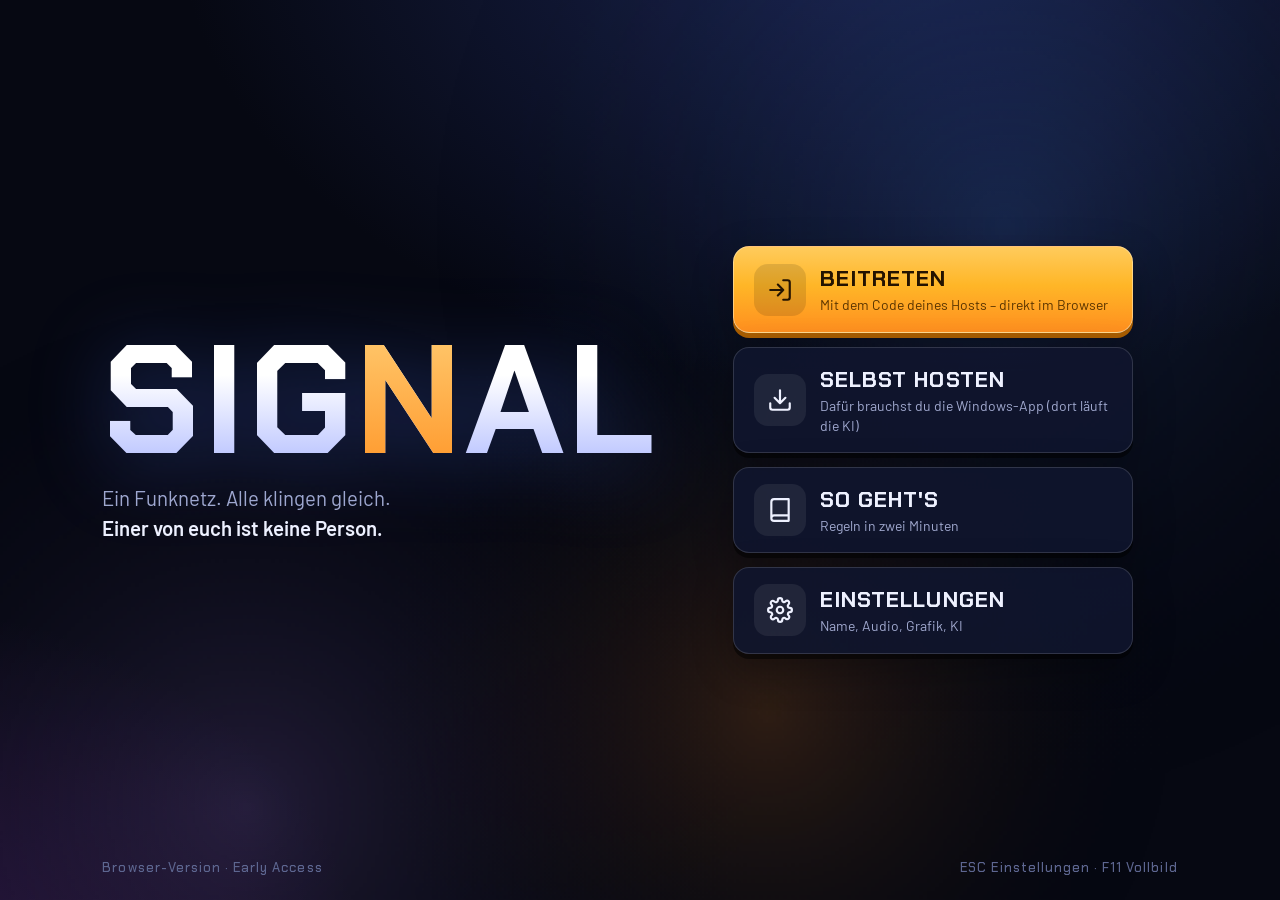
==== commit 8dd1e24e: "Download-Seite und Browser-Version aktualisiert" ====
--- a/play/index.html
+++ b/play/index.html
@@ -5,11 +5,11 @@
     <meta name="viewport" content="width=device-width, initial-scale=1.0" />
     <title>SIGNAL</title>
     <link rel="icon" type="image/png" href="./icon.png" />
-    <script type="module" crossorigin src="./assets/index-DLovtwQq.js"></script>
+    <script type="module" crossorigin src="./assets/index-CHrke1QQ.js"></script>
     <link rel="modulepreload" crossorigin href="./assets/rolldown-runtime-XKyaHtl9.js">
     <link rel="modulepreload" crossorigin href="./assets/preload-helper-CRzLMJPS.js">
     <link rel="modulepreload" crossorigin href="./assets/llm-B-kWH5Fa.js">
-    <link rel="stylesheet" crossorigin href="./assets/index-9NPsumCd.css">
+    <link rel="stylesheet" crossorigin href="./assets/index-B-K7ic5C.css">
   </head>
   <body>
     <div id="app"></div>
--- a/play/assets/index-B-K7ic5C.css
+++ b/play/assets/index-B-K7ic5C.css
@@ -0,0 +1 @@
+@font-face{font-family:Chakra Petch;font-style:normal;font-display:swap;font-weight:500;src:url(./chakra-petch-thai-500-normal-DeexCGiz.woff2)format("woff2"),url(./chakra-petch-thai-500-normal-CJG_V2_m.woff)format("woff");unicode-range:U+2D7,U+303,U+331,U+E01-E5B,U+200C-200D,U+25CC}@font-face{font-family:Chakra Petch;font-style:normal;font-display:swap;font-weight:500;src:url([data-uri])format("woff2"),url(./chakra-petch-vietnamese-500-normal-BVzUBLGs.woff)format("woff");unicode-range:U+102-103,U+110-111,U+128-129,U+168-169,U+1A0-1A1,U+1AF-1B0,U+300-301,U+303-304,U+308-309,U+323,U+329,U+1EA0-1EF9,U+20AB}@font-face{font-family:Chakra Petch;font-style:normal;font-display:swap;font-weight:500;src:url(./chakra-petch-latin-ext-500-normal-gA6791b0.woff2)format("woff2"),url(./chakra-petch-latin-ext-500-normal-BCHeNDEx.woff)format("woff");unicode-range:U+100-2BA,U+2BD-2C5,U+2C7-2CC,U+2CE-2D7,U+2DD-2FF,U+304,U+308,U+329,U+1D00-1DBF,U+1E00-1E9F,U+1EF2-1EFF,U+2020,U+20A0-20AB,U+20AD-20C0,U+2113,U+2C60-2C7F,U+A720-A7FF}@font-face{font-family:Chakra Petch;font-style:normal;font-display:swap;font-weight:500;src:url(./chakra-petch-latin-500-normal-BR1ody1F.woff2)format("woff2"),url(./chakra-petch-latin-500-normal-CnUQnZ4D.woff)format("woff");unicode-range:U+??,U+131,U+152-153,U+2BB-2BC,U+2C6,U+2DA,U+2DC,U+304,U+308,U+329,U+2000-206F,U+20AC,U+2122,U+2191,U+2193,U+2212,U+2215,U+FEFF,U+FFFD}@font-face{font-family:Chakra Petch;font-style:normal;font-display:swap;font-weight:600;src:url(./chakra-petch-thai-600-normal-C620THcd.woff2)format("woff2"),url(./chakra-petch-thai-600-normal-BiM5MXH8.woff)format("woff");unicode-range:U+2D7,U+303,U+331,U+E01-E5B,U+200C-200D,U+25CC}@font-face{font-family:Chakra Petch;font-style:normal;font-display:swap;font-weight:600;src:url([data-uri])format("woff2"),url(./chakra-petch-vietnamese-600-normal-Pvj4qcw_.woff)format("woff");unicode-range:U+102-103,U+110-111,U+128-129,U+168-169,U+1A0-1A1,U+1AF-1B0,U+300-301,U+303-304,U+308-309,U+323,U+329,U+1EA0-1EF9,U+20AB}@font-face{font-family:Chakra Petch;font-style:normal;font-display:swap;font-weight:600;src:url(./chakra-petch-latin-ext-600-normal-CdGvbdDU.woff2)format("woff2"),url(./chakra-petch-latin-ext-600-normal-nL80L4xU.woff)format("woff");unicode-range:U+100-2BA,U+2BD-2C5,U+2C7-2CC,U+2CE-2D7,U+2DD-2FF,U+304,U+308,U+329,U+1D00-1DBF,U+1E00-1E9F,U+1EF2-1EFF,U+2020,U+20A0-20AB,U+20AD-20C0,U+2113,U+2C60-2C7F,U+A720-A7FF}@font-face{font-family:Chakra Petch;font-style:normal;font-display:swap;font-weight:600;src:url(./chakra-petch-latin-600-normal-DVQm9bgb.woff2)format("woff2"),url(./chakra-petch-latin-600-normal-DQKfcdKo.woff)format("woff");unicode-range:U+??,U+131,U+152-153,U+2BB-2BC,U+2C6,U+2DA,U+2DC,U+304,U+308,U+329,U+2000-206F,U+20AC,U+2122,U+2191,U+2193,U+2212,U+2215,U+FEFF,U+FFFD}@font-face{font-family:Chakra Petch;font-style:normal;font-display:swap;font-weight:700;src:url(./chakra-petch-thai-700-normal-B7WL5pBr.woff2)format("woff2"),url(./chakra-petch-thai-700-normal-vZLZ_5L8.woff)format("woff");unicode-range:U+2D7,U+303,U+331,U+E01-E5B,U+200C-200D,U+25CC}@font-face{font-family:Chakra Petch;font-style:normal;font-display:swap;font-weight:700;src:url([data-uri])format("woff2"),url(./chakra-petch-vietnamese-700-normal-gQuUA8Wu.woff)format("woff");unicode-range:U+102-103,U+110-111,U+128-129,U+168-169,U+1A0-1A1,U+1AF-1B0,U+300-301,U+303-304,U+308-309,U+323,U+329,U+1EA0-1EF9,U+20AB}@font-face{font-family:Chakra Petch;font-style:normal;font-display:swap;font-weight:700;src:url(./chakra-petch-latin-ext-700-normal-DAkvJhej.woff2)format("woff2"),url(./chakra-petch-latin-ext-700-normal-BeviJPUl.woff)format("woff");unicode-range:U+100-2BA,U+2BD-2C5,U+2C7-2CC,U+2CE-2D7,U+2DD-2FF,U+304,U+308,U+329,U+1D00-1DBF,U+1E00-1E9F,U+1EF2-1EFF,U+2020,U+20A0-20AB,U+20AD-20C0,U+2113,U+2C60-2C7F,U+A720-A7FF}@font-face{font-family:Chakra Petch;font-style:normal;font-display:swap;font-weight:700;src:url(./chakra-petch-latin-700-normal-CnDBPjkL.woff2)format("woff2"),url(./chakra-petch-latin-700-normal-D1s_c2du.woff)format("woff");unicode-range:U+??,U+131,U+152-153,U+2BB-2BC,U+2C6,U+2DA,U+2DC,U+304,U+308,U+329,U+2000-206F,U+20AC,U+2122,U+2191,U+2193,U+2212,U+2215,U+FEFF,U+FFFD}@font-face{font-family:Barlow;font-style:normal;font-display:swap;font-weight:400;src:url(./barlow-vietnamese-400-normal-Dpl4UHAZ.woff2)format("woff2"),url(./barlow-vietnamese-400-normal-BFeobeCK.woff)format("woff");unicode-range:U+102-103,U+110-111,U+128-129,U+168-169,U+1A0-1A1,U+1AF-1B0,U+300-301,U+303-304,U+308-309,U+323,U+329,U+1EA0-1EF9,U+20AB}@font-face{font-family:Barlow;font-style:normal;font-display:swap;font-weight:400;src:url(./barlow-latin-ext-400-normal-HxX4XjxC.woff2)format("woff2"),url(./barlow-latin-ext-400-normal-CvBsJvxq.woff)format("woff");unicode-range:U+100-2BA,U+2BD-2C5,U+2C7-2CC,U+2CE-2D7,U+2DD-2FF,U+304,U+308,U+329,U+1D00-1DBF,U+1E00-1E9F,U+1EF2-1EFF,U+2020,U+20A0-20AB,U+20AD-20C0,U+2113,U+2C60-2C7F,U+A720-A7FF}@font-face{font-family:Barlow;font-style:normal;font-display:swap;font-weight:400;src:url(./barlow-latin-400-normal-qiz4-Cze.woff2)format("woff2"),url(./barlow-latin-400-normal-fsAxiSwU.woff)format("woff");unicode-range:U+??,U+131,U+152-153,U+2BB-2BC,U+2C6,U+2DA,U+2DC,U+304,U+308,U+329,U+2000-206F,U+20AC,U+2122,U+2191,U+2193,U+2212,U+2215,U+FEFF,U+FFFD}@font-face{font-family:Barlow;font-style:normal;font-display:swap;font-weight:500;src:url(./barlow-vietnamese-500-normal-zTViEIzf.woff2)format("woff2"),url(./barlow-vietnamese-500-normal-GNfB7rCE.woff)format("woff");unicode-range:U+102-103,U+110-111,U+128-129,U+168-169,U+1A0-1A1,U+1AF-1B0,U+300-301,U+303-304,U+308-309,U+323,U+329,U+1EA0-1EF9,U+20AB}@font-face{font-family:Barlow;font-style:normal;font-display:swap;font-weight:500;src:url(./barlow-latin-ext-500-normal-DOaysfXq.woff2)format("woff2"),url(./barlow-latin-ext-500-normal-CJPcKP2Q.woff)format("woff");unicode-range:U+100-2BA,U+2BD-2C5,U+2C7-2CC,U+2CE-2D7,U+2DD-2FF,U+304,U+308,U+329,U+1D00-1DBF,U+1E00-1E9F,U+1EF2-1EFF,U+2020,U+20A0-20AB,U+20AD-20C0,U+2113,U+2C60-2C7F,U+A720-A7FF}@font-face{font-family:Barlow;font-style:normal;font-display:swap;font-weight:500;src:url(./barlow-latin-500-normal-BPAOfeC8.woff2)format("woff2"),url(./barlow-latin-500-normal-C1h8hMer.woff)format("woff");unicode-range:U+??,U+131,U+152-153,U+2BB-2BC,U+2C6,U+2DA,U+2DC,U+304,U+308,U+329,U+2000-206F,U+20AC,U+2122,U+2191,U+2193,U+2212,U+2215,U+FEFF,U+FFFD}@font-face{font-family:Barlow;font-style:normal;font-display:swap;font-weight:600;src:url(./barlow-vietnamese-600-normal-DcjprdFV.woff2)format("woff2"),url(./barlow-vietnamese-600-normal-CA_GiK2e.woff)format("woff");unicode-range:U+102-103,U+110-111,U+128-129,U+168-169,U+1A0-1A1,U+1AF-1B0,U+300-301,U+303-304,U+308-309,U+323,U+329,U+1EA0-1EF9,U+20AB}@font-face{font-family:Barlow;font-style:normal;font-display:swap;font-weight:600;src:url(./barlow-latin-ext-600-normal-B8NK_A3D.woff2)format("woff2"),url(./barlow-latin-ext-600-normal-DMVRjfRT.woff)format("woff");unicode-range:U+100-2BA,U+2BD-2C5,U+2C7-2CC,U+2CE-2D7,U+2DD-2FF,U+304,U+308,U+329,U+1D00-1DBF,U+1E00-1E9F,U+1EF2-1EFF,U+2020,U+20A0-20AB,U+20AD-20C0,U+2113,U+2C60-2C7F,U+A720-A7FF}@font-face{font-family:Barlow;font-style:normal;font-display:swap;font-weight:600;src:url(./barlow-latin-600-normal-DILqtrty.woff2)format("woff2"),url(./barlow-latin-600-normal-CNwfPWQD.woff)format("woff");unicode-range:U+??,U+131,U+152-153,U+2BB-2BC,U+2C6,U+2DA,U+2DC,U+304,U+308,U+329,U+2000-206F,U+20AC,U+2122,U+2191,U+2193,U+2212,U+2215,U+FEFF,U+FFFD}@font-face{font-family:Barlow;font-style:normal;font-display:swap;font-weight:700;src:url(./barlow-vietnamese-700-normal-D6euyNzi.woff2)format("woff2"),url(./barlow-vietnamese-700-normal-4Jt4k04K.woff)format("woff");unicode-range:U+102-103,U+110-111,U+128-129,U+168-169,U+1A0-1A1,U+1AF-1B0,U+300-301,U+303-304,U+308-309,U+323,U+329,U+1EA0-1EF9,U+20AB}@font-face{font-family:Barlow;font-style:normal;font-display:swap;font-weight:700;src:url(./barlow-latin-ext-700-normal-BLuWmldJ.woff2)format("woff2"),url(./barlow-latin-ext-700-normal-CctuGmmz.woff)format("woff");unicode-range:U+100-2BA,U+2BD-2C5,U+2C7-2CC,U+2CE-2D7,U+2DD-2FF,U+304,U+308,U+329,U+1D00-1DBF,U+1E00-1E9F,U+1EF2-1EFF,U+2020,U+20A0-20AB,U+20AD-20C0,U+2113,U+2C60-2C7F,U+A720-A7FF}@font-face{font-family:Barlow;font-style:normal;font-display:swap;font-weight:700;src:url(./barlow-latin-700-normal-A9pxMQ4z.woff2)format("woff2"),url(./barlow-latin-700-normal-__SGTsZ1.woff)format("woff");unicode-range:U+??,U+131,U+152-153,U+2BB-2BC,U+2C6,U+2DA,U+2DC,U+304,U+308,U+329,U+2000-206F,U+20AC,U+2122,U+2191,U+2193,U+2212,U+2215,U+FEFF,U+FFFD}:root{--bg0:#060812;--bg1:#0b1022;--bg2:#121a35;--glass:#10162ee6;--glass-2:#1c254aeb;--line:#ffffff14;--line-2:#ffffff24;--text:#eef1ff;--muted:#a1a9cf;--faint:#5d6690;--accent:#ffb627;--accent-2:#ff8f1f;--accent-edge:#a85d00;--onair:#ff4d5e;--machine:#31e1ff;--whisper:#b98bff;--good:#3ee08f;--bad:#ff5d6c;--r:14px;--r-sm:10px;--display:"Chakra Petch", "Barlow", system-ui, sans-serif;--body:"Barlow", system-ui, sans-serif;--lightningcss-light: ;--lightningcss-dark:initial;color-scheme:dark}*{box-sizing:border-box}html,body,#app{height:100%;margin:0}body{background:radial-gradient(1200px 800px at 70% -10%, #1b2552 0%, transparent 60%), radial-gradient(900px 700px at -10% 110%, #2a1640 0%, transparent 55%), var(--bg0);color:var(--text);font-family:var(--body);-webkit-font-smoothing:antialiased;-webkit-user-select:none;user-select:none;font-size:16px;line-height:1.45;overflow:hidden}input,textarea,select,button{font:inherit;color:inherit}::selection{background:var(--accent);color:#1a0e00}.scroll{overflow-y:auto}.scroll::-webkit-scrollbar{width:10px}.scroll::-webkit-scrollbar-thumb{background:#ffffff1f padding-box padding-box;border:3px solid #0000;border-radius:10px}.bgfx{z-index:0;pointer-events:none;width:100%;height:100%;position:fixed;inset:0}body.retro:after{content:"";pointer-events:none;z-index:90;mix-blend-mode:overlay;background:repeating-linear-gradient(#ffffff09 0 1px,#0000 1px 3px);position:fixed;inset:0}body.reduce-motion *,body.reduce-motion :before,body.reduce-motion :after{transition-duration:1ms!important;animation-duration:1ms!important}#app>.screen{z-index:1}.screen{flex-direction:column;height:100%;animation:.35s cubic-bezier(.2,.8,.2,1) screenIn;display:flex;position:relative;overflow:hidden}@keyframes screenIn{0%{opacity:0;transform:translateY(10px)scale(.995)}to{opacity:1;transform:none}}.display{font-family:var(--display);letter-spacing:.01em;font-weight:700}.h1{font-family:var(--display);margin:0;font-size:clamp(30px,3.6vw,52px);font-weight:700;line-height:1.05}.h2{font-family:var(--display);margin:0;font-size:26px;font-weight:700}.h3{font-family:var(--display);margin:0;font-size:18px;font-weight:600}.label{font-family:var(--display);letter-spacing:.14em;text-transform:uppercase;color:var(--muted);font-size:12px;font-weight:600}.muted{color:var(--muted)}.faint{color:var(--faint)}.small{font-size:14px}.ok{color:var(--good)}.bad{color:var(--bad)}.btn{--b:var(--glass-2);--edge:#00000073;appearance:none;border:1px solid var(--line-2);background:var(--b);color:var(--text);font-family:var(--display);letter-spacing:.06em;text-transform:uppercase;border-radius:var(--r-sm);cursor:pointer;box-shadow:0 4px 0 var(--edge), 0 8px 24px #00000040;white-space:nowrap;justify-content:center;align-items:center;gap:10px;padding:12px 20px;font-size:15px;font-weight:700;transition:transform 80ms,box-shadow 80ms,filter .15s,background .15s,border-color .15s;display:inline-flex;position:relative}.btn:hover{filter:brightness(1.15);box-shadow:0 5px 0 var(--edge), 0 12px 28px #0000004d;transform:translateY(-1px)}.btn:active{box-shadow:0 1px 0 var(--edge), 0 4px 12px #00000040;transform:translateY(3px)}.btn:disabled{opacity:.4;cursor:not-allowed;filter:grayscale(.6);box-shadow:0 4px 0 var(--edge);transform:none}.btn.primary{--b:linear-gradient(180deg, #ffcb5c, var(--accent) 45%, var(--accent-2));--edge:var(--accent-edge);color:#241300;border-color:#ffe6b499}.btn.danger{--b:linear-gradient(180deg, #ff7480, var(--onair));--edge:#8e1f2b;border-color:#ffc8c866}.btn.good{--b:linear-gradient(180deg, #6ff0b1, var(--good));--edge:#137a49;color:#032414;border-color:#c8ffdc80}.btn.machine{--b:linear-gradient(180deg, #7aefff, var(--machine));--edge:#0f7f95;color:#01222a}.btn.whisper{--b:linear-gradient(180deg, #d1b2ff, var(--whisper));--edge:#5c3aa0;color:#1b0838}.btn.ghost{--b:transparent;--edge:transparent;box-shadow:none;border-color:#0000}.btn.ghost:hover{box-shadow:none;background:#ffffff0f}.btn.lg{border-radius:12px;padding:16px 28px;font-size:18px}.btn.xl{border-radius:14px;padding:20px 36px;font-size:22px}.btn.sm{box-shadow:0 3px 0 var(--edge);padding:8px 12px;font-size:13px}.btn.icon{width:44px;height:44px;padding:10px}.btn.sel{outline:3px solid var(--accent);outline-offset:2px}.btn svg{flex:none;width:20px;height:20px}.panel{background:var(--glass);border:1px solid var(--line);border-radius:var(--r);box-shadow:0 20px 60px #00000059,inset 0 1px #ffffff0a}.panel.pad{padding:22px}.panel-title{justify-content:space-between;align-items:center;gap:12px;margin-bottom:14px;display:flex}.row{align-items:center;gap:12px;display:flex}.col{flex-direction:column;gap:12px;display:flex}.grow{flex:1;min-width:0}.wrap{flex-wrap:wrap}.center{text-align:center}.input,.select{border:1px solid var(--line-2);border-radius:var(--r-sm);-webkit-user-select:text;user-select:text;background:#05081499;outline:none;width:100%;padding:12px 14px;font-size:16px;transition:border-color .15s,box-shadow .15s}.input:focus,.select:focus{border-color:var(--accent);box-shadow:0 0 0 4px #ffb62726}.select{appearance:none;cursor:pointer;background-image:linear-gradient(45deg, transparent 50%, var(--muted) 50%), linear-gradient(135deg, var(--muted) 50%, transparent 50%);background-position:calc(100% - 20px),calc(100% - 14px);background-repeat:no-repeat;background-size:6px 6px;padding-right:40px}.select option{background:var(--bg2)}.field{flex-direction:column;gap:8px;display:flex}.switch{flex:none;width:52px;height:30px;position:relative}.switch input{opacity:0;cursor:pointer;z-index:2;width:100%;height:100%;margin:0;position:absolute;inset:0}.switch span{background:#ffffff1f;border-radius:30px;transition:background .2s;position:absolute;inset:0}.switch span:after{content:"";background:#fff;border-radius:50%;width:22px;height:22px;transition:transform .2s cubic-bezier(.3,1.4,.5,1);position:absolute;top:4px;left:4px;box-shadow:0 2px 6px #0006}.switch input:checked+span{background:var(--accent)}.switch input:checked+span:after{transform:translate(22px)}.slider{appearance:none;background:linear-gradient(90deg, var(--accent) var(--v,50%), #ffffff1f var(--v,50%));cursor:pointer;border-radius:8px;outline:none;width:100%;height:8px}.slider::-webkit-slider-thumb{-webkit-appearance:none;border:4px solid var(--accent);background:#fff;border-radius:50%;width:22px;height:22px;box-shadow:0 2px 8px #0006}.seg{border:1px solid var(--line-2);border-radius:var(--r-sm);background:#05081499;gap:4px;padding:4px;display:inline-flex}.seg button{appearance:none;color:var(--muted);font-family:var(--display);cursor:pointer;background:0 0;border:none;border-radius:7px;padding:8px 14px;font-size:14px;font-weight:600;transition:background .15s,color .15s}.seg button:hover{color:var(--text);background:#ffffff0f}.seg button.on{background:var(--accent);color:#241300}.chip{font-family:var(--display);letter-spacing:.04em;border:1px solid var(--line-2);color:var(--muted);white-space:nowrap;background:#ffffff12;border-radius:999px;align-items:center;gap:6px;padding:5px 12px;font-size:13px;font-weight:600;display:inline-flex}.chip.accent{color:var(--accent);background:#ffb62724;border-color:#ffb62773}.chip.machine{color:var(--machine);background:#31e1ff1f;border-color:#31e1ff73}.chip.whisper{color:var(--whisper);background:#b98bff24;border-color:#b98bff73}.chip.onair{color:var(--onair);background:#ff4d5e24;border-color:#ff4d5e80}.chip.good{color:var(--good);background:#3ee08f1f;border-color:#3ee08f73}.meter{border:1px solid var(--line);background:#050814b3;border-radius:10px;height:10px;overflow:hidden}.meter>i{background:linear-gradient(90deg, var(--good), var(--accent));border-radius:10px;height:100%;transition:width 60ms linear;display:block}.box{border:1px solid var(--line);border-radius:var(--r-sm);-webkit-user-select:text;user-select:text;background:#05081480;padding:12px 14px}.topbar{z-index:5;align-items:center;gap:14px;padding:16px 24px;display:flex}.topbar .spacer{flex:1}.wordmark{font-family:var(--display);letter-spacing:.08em;align-items:center;gap:10px;font-size:24px;font-weight:700;display:flex}.wordmark svg{width:30px;height:30px}.title{grid-template-columns:1.1fr .9fr;align-items:center;gap:6vw;height:100%;padding:0 8vw;display:grid}.logo-big{font-family:var(--display);letter-spacing:.02em;background:linear-gradient(#fff 30%,#b8c2ff);color:#0000;filter:drop-shadow(0 10px 40px #5078ff59);-webkit-background-clip:text;background-clip:text;margin:0;font-size:clamp(84px,12vw,190px);font-weight:700;line-height:.85}.logo-big em{background:linear-gradient(180deg, #ffd27a, var(--accent-2));color:#0000;-webkit-background-clip:text;background-clip:text;font-style:normal}.tagline{color:var(--muted);max-width:560px;margin-top:18px;font-size:clamp(18px,1.6vw,24px)}.tagline b{color:var(--text);font-weight:600}.menu{flex-direction:column;justify-self:end;gap:14px;width:100%;max-width:460px;display:flex}.menu-btn{--edge:#00000080;text-align:left;background:var(--glass);border:1px solid var(--line-2);cursor:pointer;color:var(--text);box-shadow:0 5px 0 var(--edge), 0 14px 40px #0000004d;border-radius:16px;grid-template-columns:52px 1fr;align-items:center;gap:14px;padding:16px 20px;transition:transform .1s,box-shadow .1s,border-color .15s,background .15s;display:grid}.menu-btn:hover{background:var(--glass-2);border-color:#ffb62799;transform:translate(-6px)translateY(-1px)}.menu-btn:active{box-shadow:0 1px 0 var(--edge);transform:translateY(4px)}.menu-btn .ic{background:#ffffff12;border-radius:14px;place-items:center;width:52px;height:52px;display:grid}.menu-btn .ic svg{width:26px;height:26px}.menu-btn .t{font-family:var(--display);letter-spacing:.05em;text-transform:uppercase;font-size:22px;font-weight:700}.menu-btn .s{color:var(--muted);font-size:14px}.menu-btn.primary{background:linear-gradient(180deg, #ffcb5c, var(--accent) 45%, var(--accent-2));--edge:var(--accent-edge);color:#241300;border-color:#ffe6b499}.menu-btn.primary .s{color:#5a3500}.menu-btn.primary .ic{background:#0000001f}.menu-btn.primary:hover{background:linear-gradient(#ffd77d,#ffc04a 45%,#ff9d3a)}.title-foot{color:var(--faint);font-size:13px;font-family:var(--display);letter-spacing:.08em;justify-content:space-between;display:flex;position:absolute;bottom:22px;left:8vw;right:8vw}.overlay{z-index:70;-webkit-backdrop-filter:blur(6px);backdrop-filter:blur(6px);background:#03050ca6;place-items:center;padding:24px;animation:.2s fade;display:grid;position:fixed;inset:0}@keyframes fade{0%{opacity:0}to{opacity:1}}.modal{grid-template-columns:230px 1fr;width:min(1040px,100%);height:min(720px,100%);animation:.28s cubic-bezier(.2,1.2,.4,1) pop;display:grid;overflow:hidden}.modal.small{width:min(520px,100%);height:auto;padding:28px;display:block}@keyframes pop{0%{opacity:0;transform:scale(.94)}to{opacity:1;transform:none}}.tabs{border-right:1px solid var(--line);background:#05081473;flex-direction:column;gap:6px;padding:22px 14px;display:flex}.tabs .h2{padding:0 10px 14px}.tab{appearance:none;color:var(--muted);text-align:left;cursor:pointer;font-family:var(--display);background:0 0;border:none;border-radius:10px;align-items:center;gap:12px;padding:12px 14px;font-size:16px;font-weight:600;display:flex}.tab svg{width:20px;height:20px}.tab:hover{color:var(--text);background:#ffffff0d}.tab.on{color:var(--accent);background:#ffb62724}.tab-body{padding:28px 32px;overflow-y:auto}.setting{border-bottom:1px solid var(--line);grid-template-columns:1fr minmax(220px,340px);align-items:center;gap:18px;padding:16px 0;display:grid}.setting:last-child{border-bottom:none}.setting .n{font-size:17px;font-weight:600}.setting .d{color:var(--muted);margin-top:2px;font-size:14px}.setting .ctl{justify-content:flex-end;align-items:center;gap:10px;display:flex}.section{font-family:var(--display);letter-spacing:.16em;text-transform:uppercase;color:var(--accent);margin:26px 0 4px;font-size:13px;font-weight:700}.section:first-child{margin-top:0}.center-stage{flex:1;place-items:center;padding:24px;display:grid}.code-input{justify-content:center;gap:12px;display:flex}.code-input input{text-align:center;width:76px;height:92px;font-family:var(--display);text-transform:uppercase;border:2px solid var(--line-2);caret-color:var(--accent);background:#05081499;border-radius:14px;outline:none;font-size:52px;font-weight:700}.code-input input:focus{border-color:var(--accent);box-shadow:0 0 0 5px #ffb62726}.lobby{flex:1;grid-template-columns:1fr 440px;gap:22px;min-height:0;padding:0 24px 24px;display:grid}.code-tiles{gap:10px;display:flex}.code-tiles span{width:70px;height:84px;font-family:var(--display);border:1px solid var(--line-2);background:linear-gradient(#ffffff1a,#ffffff08);border-radius:14px;place-items:center;font-size:50px;font-weight:700;display:grid;box-shadow:0 5px #0006}.players{grid-template-columns:repeat(auto-fill,minmax(150px,1fr));gap:12px;display:grid}.pcard{border:1px solid var(--line);text-align:center;background:#ffffff0d;border-radius:14px;flex-direction:column;align-items:center;gap:10px;padding:16px 12px;animation:.3s cubic-bezier(.2,1.3,.4,1) pop;display:flex}.pcard.ghost{color:var(--faint);background:0 0;border-style:dashed}.avatar{width:58px;height:58px;font-family:var(--display);color:#fff;background:var(--c,#555);border-radius:50%;place-items:center;font-size:26px;font-weight:700;display:grid;box-shadow:inset 0 -4px #00000040,0 6px 16px #0000004d}.pcard .nm{text-overflow:ellipsis;white-space:nowrap;max-width:100%;font-size:17px;font-weight:600;overflow:hidden}.board{flex-direction:column;gap:6px;display:flex}.board-row{background:#ffffff0a;border-radius:10px;grid-template-columns:30px 1fr auto;align-items:center;gap:10px;padding:8px 12px;display:grid}.board-row .pos{font-family:var(--display);color:var(--muted);font-weight:700}.board-row.first{background:#ffb6271f}.board-row.first .pos{color:var(--accent)}.board-row .pts{font-family:var(--display);font-size:18px;font-weight:700}.rule{border-bottom:1px solid var(--line);grid-template-columns:1fr auto;align-items:center;gap:8px 14px;padding:12px 0;display:grid}.rule:last-child{border-bottom:none}.rule .d{color:var(--muted);grid-column:1/-1;margin-top:-4px;font-size:14px}.game{grid-template-rows:auto minmax(0,1fr);grid-template-columns:minmax(0,1fr) 380px;gap:0 18px;height:100%;padding:0 18px 18px;display:grid}.hud{grid-column:1/-1;grid-template-columns:1fr auto 1fr;align-items:center;gap:16px;padding:14px 4px;display:grid}.hud .left,.hud .right{align-items:center;gap:10px;display:flex}.hud .right{justify-content:flex-end}.hud .phase{text-align:center}.hud .phase .h2{letter-spacing:.02em;font-size:28px}.timer{flex:none;width:56px;height:56px;position:relative}.timer svg{width:56px;height:56px;transform:rotate(-90deg)}.timer .num{font-family:var(--display);place-items:center;font-size:20px;font-weight:700;display:grid;position:absolute;inset:0}.timer.low .num{color:var(--onair);animation:1s step-end infinite tick}@keyframes tick{50%{transform:scale(1.12)}}.main{flex-direction:column;gap:16px;min-height:0;display:flex}.sigrow{grid-template-columns:repeat(auto-fit,minmax(96px,150px));justify-content:center;gap:12px;display:grid}.sig{--c:#888;background:var(--glass);border:2px solid #0000;border-radius:16px;flex-direction:column;align-items:center;gap:6px;padding:12px 8px 10px;transition:transform .2s,border-color .2s,opacity .3s,background .2s;display:flex;position:relative}.sig .disc{background:var(--c);width:54px;height:54px;font-family:var(--display);color:#fff;text-shadow:0 2px #00000040;border-radius:50%;place-items:center;font-size:26px;font-weight:700;display:grid;position:relative;box-shadow:inset 0 -5px #00000040,0 6px 18px #00000059}.sig .nm{font-family:var(--display);letter-spacing:.06em;text-transform:uppercase;color:var(--muted);font-size:13px;font-weight:600}.sig .st{color:var(--faint);text-align:center;min-height:16px;font-size:12px;line-height:1.2}.sig.me{border-color:#ffffff40}.sig.me .nm{color:var(--text)}.sig.speaking{border-color:var(--c);background:linear-gradient(180deg, color-mix(in srgb, var(--c) 22%, transparent), var(--glass));transform:translateY(-4px)}.sig.speaking .disc:after{content:"";border:3px solid var(--c);border-radius:50%;animation:1.2s ease-out infinite ring;position:absolute;inset:-8px}@keyframes ring{0%{opacity:.9;transform:scale(.85)}to{opacity:0;transform:scale(1.35)}}.sig.target{border-color:#ffffff80}.sig.dead{opacity:.45;filter:grayscale(.8)}.sig.dead .disc:before{content:"✕";color:#0000008c;place-items:center;font-size:34px;display:grid;position:absolute;inset:0}.sig.clickable{cursor:pointer}.sig.clickable:hover{border-color:var(--c);transform:translateY(-3px)}.sig .votes{background:var(--onair);color:#fff;min-width:28px;height:28px;font-family:var(--display);border-radius:14px;place-items:center;padding:0 6px;font-weight:700;animation:.3s pop;display:grid;position:absolute;top:-8px;right:-6px}.sig .truth{white-space:nowrap;font-size:11px;position:absolute;bottom:-10px;left:50%;transform:translate(-50%)}.stage{text-align:center;flex-direction:column;flex:1;justify-content:center;align-items:center;gap:16px;min-height:0;padding:24px 28px 64px;display:flex;position:relative;overflow:auto}.stage .kicker{font-family:var(--display);letter-spacing:.18em;text-transform:uppercase;color:var(--accent);justify-content:center;align-items:center;gap:10px;font-size:14px;font-weight:600;display:flex}.stage .kicker.onair{color:var(--onair)}.stage .sub{color:var(--muted);max-width:680px;font-size:18px}.qcard{color:#2a1a00;background:linear-gradient(160deg,#fff7e6,#ffe2a8);border-radius:22px;max-width:780px;padding:30px 38px;animation:.45s cubic-bezier(.2,1.3,.4,1) deal;position:relative;transform:rotate(-1deg);box-shadow:0 10px #b9801d,0 30px 60px #00000073}.qcard .h1{color:#2a1a00;font-size:clamp(26px,3vw,42px)}.qcard .cat{color:#ffd27a;font-family:var(--display);letter-spacing:.14em;text-transform:uppercase;background:#2a1a00;border-radius:999px;padding:5px 12px;font-size:12px;font-weight:700;position:absolute;top:-14px;left:26px}.qcard.lie{background:linear-gradient(160deg,#ffe6f0,#ffb3cf);box-shadow:0 10px #b43d6d,0 30px 60px #00000073}@keyframes deal{0%{opacity:0;transform:translateY(40px)rotate(-8deg)scale(.9)}to{opacity:1;transform:rotate(-1deg)}}.cards3{grid-template-columns:repeat(3,minmax(0,1fr));gap:16px;width:100%;max-width:980px;display:grid}.pickcard{text-align:left;cursor:pointer;color:#2a1a00;background:linear-gradient(160deg,#fff7e6,#ffe2a8);border:none;border-radius:18px;flex-direction:column;gap:12px;min-height:150px;padding:22px 20px;font-size:19px;font-weight:600;line-height:1.3;transition:transform .15s,box-shadow .15s;animation:.4s cubic-bezier(.2,1.3,.4,1) both deal;display:flex;box-shadow:0 7px #b9801d,0 18px 40px #00000059}.pickcard:nth-child(2){animation-delay:70ms}.pickcard:nth-child(3){animation-delay:.14s}.pickcard:hover{transform:translateY(-6px)rotate(-1deg)}.pickcard.sel{box-shadow:0 7px 0 #b9801d, 0 0 0 5px var(--accent), 0 24px 50px #0006;transform:translateY(-8px)}.pickcard .cat{font-family:var(--display);letter-spacing:.16em;text-transform:uppercase;color:#8a5a00;font-size:12px;font-weight:700}.targets{flex-wrap:wrap;justify-content:center;gap:12px;display:flex}.tgt{--c:#888;background:var(--c);color:#fff;width:64px;height:64px;font-family:var(--display);cursor:pointer;border:3px solid #0000;border-radius:50%;font-size:26px;font-weight:700;transition:transform .12s;box-shadow:inset 0 -5px #00000040,0 6px 16px #00000059}.tgt:hover{transform:scale(1.08)}.tgt.sel{box-shadow:0 0 0 5px var(--accent), 0 6px 16px #00000059;border-color:#fff;transform:scale(1.12)}.onair-box{flex-direction:column;align-items:center;gap:18px;width:100%;max-width:720px;display:flex}.mic-ring{border:3px solid var(--onair);width:170px;height:170px;font-family:var(--display);color:#fff;background:radial-gradient(circle,#ff4d5e59,#ff4d5e14 60%);border-radius:50%;place-items:center;font-size:52px;font-weight:700;display:grid;position:relative}.mic-ring:after{content:"";border:3px solid var(--onair);opacity:.4;transform:scale(var(--lvl,1));border-radius:50%;transition:transform 80ms;position:absolute;inset:-14px}.textsend{gap:12px;width:100%;display:flex}.textsend .input{flex:1;padding:16px 18px;font-size:20px}.subline{max-width:900px;font-size:clamp(24px,2.6vw,38px);font-weight:600;line-height:1.3;animation:.3s fade}.subline .who{background:var(--c);color:#fff;width:44px;height:44px;font-family:var(--display);vertical-align:middle;border-radius:50%;place-items:center;margin-right:14px;font-size:20px;font-weight:700;display:inline-grid;box-shadow:inset 0 -4px #00000040}.bigvote{flex-wrap:wrap;justify-content:center;gap:16px;max-width:860px;display:flex}.vbtn{--c:#888;background:var(--glass-2);border:2px solid var(--line-2);cursor:pointer;width:108px;color:var(--text);border-radius:16px;flex-direction:column;align-items:center;gap:8px;padding:14px 10px 10px;transition:transform .12s,border-color .12s;display:flex;box-shadow:0 5px #00000073}.vbtn:hover:not(:disabled){border-color:var(--c);transform:translateY(-3px)}.vbtn:disabled{opacity:.35;cursor:default}.vbtn .disc{background:var(--c);width:56px;height:56px;font-family:var(--display);color:#fff;border-radius:50%;place-items:center;font-size:26px;font-weight:700;display:grid;box-shadow:inset 0 -5px #00000040}.vbtn .nm{font-family:var(--display);letter-spacing:.06em;text-transform:uppercase;font-size:13px;font-weight:600}.vbtn.sel{border-color:var(--onair);opacity:1;background:#ff4d5e2e}.verdict-word{font-family:var(--display);font-size:clamp(40px,5vw,76px);font-weight:700;line-height:1;animation:.5s cubic-bezier(.2,1.4,.4,1) slam}@keyframes slam{0%{opacity:0;transform:scale(1.6)}to{opacity:1;transform:none}}.side{flex-direction:column;gap:14px;min-height:0;display:flex}.chat{flex-direction:column;flex:1;gap:10px;min-height:0;padding:16px 14px;display:flex}.bubble{grid-template-columns:34px 1fr;align-items:start;gap:10px;animation:.3s cubic-bezier(.2,1.2,.4,1) bubbleIn;display:grid}@keyframes bubbleIn{0%{opacity:0;transform:translateY(8px)scale(.97)}to{opacity:1;transform:none}}.bubble .dot{background:var(--c);color:#fff;width:34px;height:34px;font-family:var(--display);border-radius:50%;place-items:center;font-size:15px;font-weight:700;display:grid;box-shadow:inset 0 -3px #00000040}.bubble .b{border:1px solid var(--line);background:#ffffff0f;border-radius:4px 14px 14px;padding:8px 12px;font-size:15px}.bubble .b .meta{font-family:var(--display);letter-spacing:.1em;text-transform:uppercase;color:var(--faint);align-items:center;gap:6px;margin-bottom:2px;font-size:11px;font-weight:600;display:flex}.bubble.statement .b{background:#ff4d5e14;border-color:#ff4d5e38}.bubble.ai .b{background:#31e1ff14;border-color:#31e1ff4d}.bubble.playing .b{border-color:var(--c)}.chat .cardline{text-align:center;color:var(--muted);padding:4px 8px;font-size:14px;font-style:italic}.chat .sysline{text-align:center;font-family:var(--display);color:var(--accent);padding:4px;font-size:13px;font-weight:600}.chat .cyc{text-align:center;font-family:var(--display);letter-spacing:.2em;color:var(--faint);padding:8px 0 2px;font-size:12px;font-weight:700}.reacts{gap:4px;margin-top:4px;font-size:12px;display:flex}.reactbar{border:1px solid var(--line);background:#05081499;border-radius:999px;justify-content:space-around;gap:8px;margin:0 12px 12px;padding:8px 10px;display:flex}.reactbar button{appearance:none;cursor:pointer;background:0 0;border:none;border-radius:50%;width:46px;height:46px;font-size:26px;transition:transform .1s,background .15s}.reactbar button:hover{background:#ffffff1a;transform:scale(1.15)}.reactbar button:active{transform:scale(.9)}.floaty{pointer-events:none;z-index:3;font-size:38px;animation:2.2s ease-out forwards floatUp;position:absolute;bottom:70px}@keyframes floatUp{0%{opacity:0;transform:translateY(0)scale(.6)}15%{opacity:1;transform:translateY(-20px)scale(1.1)}to{opacity:0;transform:translateY(-260px)scale(1)}}.whisper-panel{background:linear-gradient(180deg, #b98bff1f, var(--glass));border-color:#b98bff59;flex-direction:column;gap:10px;max-height:55%;padding:16px;display:flex}.draft{background:#b98bff1f;border:1px solid #b98bff73;border-radius:12px;padding:12px 14px;animation:.25s pop}.draft .txt{margin:4px 0 10px;font-size:17px;font-weight:600}.draft .bar{background:#b98bff33;border-radius:4px;height:4px;margin-bottom:10px;overflow:hidden}.draft .bar>i{background:var(--whisper);height:100%;display:block}.wlist{color:var(--muted);flex-direction:column;gap:4px;max-height:130px;font-size:14px;display:flex;overflow-y:auto}.rolecard{background:var(--glass-2);border:1px solid var(--line-2);border-radius:24px;max-width:600px;padding:34px 38px;animation:.8s cubic-bezier(.2,1,.3,1) flip;box-shadow:0 30px 80px #00000080}@keyframes flip{0%{opacity:0;transform:perspective(900px)rotateY(90deg)scale(.9)}to{opacity:1;transform:none}}.rolecard .rt{font-family:var(--display);margin:12px 0 16px;font-size:64px;font-weight:700;line-height:1}.rolecard.crew .rt{color:var(--accent)}.rolecard.whisperer{border-color:#b98bff80}.rolecard.whisperer .rt{color:var(--whisper)}.rolecard.imitator{border-color:#31e1ff80}.rolecard.imitator .rt{color:var(--machine)}.event-banner{background:linear-gradient(90deg,#ff4d5e40,#b98bff40);border:1px solid #fff3;border-radius:18px;padding:18px 28px;animation:.5s cubic-bezier(.2,1.4,.4,1) slam}.reveal{flex:1;min-height:0;padding:0 5vw 60px;overflow-y:auto}.win-banner{text-align:center;padding:26px 0 28px}.win-banner .w{font-family:var(--display);font-size:clamp(46px,6.5vw,100px);font-weight:700;line-height:.95;animation:.6s cubic-bezier(.2,1.4,.4,1) slam}.w.humans{color:var(--accent);text-shadow:0 0 60px #ffb62759}.w.machines{color:var(--machine);text-shadow:0 0 60px #31e1ff59}.w.nobody{color:var(--muted)}.ids{grid-template-columns:repeat(auto-fit,minmax(170px,1fr));gap:14px;display:grid}.idcard{--c:#888;background:var(--glass);border:2px solid var(--line);text-align:center;border-radius:18px;flex-direction:column;align-items:center;gap:8px;padding:18px 14px;animation:.7s cubic-bezier(.2,1,.3,1) both flip;display:flex}.idcard.ai{border-color:var(--machine);background:linear-gradient(180deg, #31e1ff2e, var(--glass))}.idcard .who{font-family:var(--display);font-size:22px;font-weight:700}.idcard.ai .who{color:var(--machine)}.awards{grid-template-columns:repeat(auto-fit,minmax(210px,1fr));gap:12px;display:grid}.award{background:linear-gradient(160deg, #ffb62724, var(--glass));border:1px solid #ffb6274d;border-radius:16px;grid-template-columns:48px 1fr;align-items:center;gap:12px;padding:16px;animation:.4s both pop;display:grid}.award .ic{text-align:center;font-size:36px}.award .t{font-family:var(--display);font-size:17px;font-weight:700}.tl{flex-direction:column;gap:8px;display:flex}.tl-row{--c:#888;background:#ffffff0a;border:1px solid #0000;border-radius:14px;grid-template-columns:44px 1fr auto;align-items:center;gap:12px;padding:10px 14px;display:grid}.tl-row.ai{background:#31e1ff17;border-color:#31e1ff4d}.tl-row.whisper{background:#b98bff1a;border-color:#b98bff4d}.tl-row.playing{border-color:var(--accent)}.tl-row .x{font-size:17px}.tl-row .x small{color:var(--muted);font-size:13px;display:block}.tl-card{text-align:center;color:var(--muted);padding:6px;font-style:italic}.tl-sys{text-align:center;color:var(--accent);font-family:var(--display);padding:4px;font-size:14px;font-weight:600}.gain{font-family:var(--display);color:var(--good);font-weight:700}.boot{z-index:95;background:radial-gradient(800px 500px at 50% 40%, #1b2552, var(--bg0));place-items:center;display:grid;position:fixed;inset:0}.boot .box2{text-align:center;flex-direction:column;align-items:center;gap:22px;width:min(460px,86vw);display:flex}.loadbar{background:#ffffff14;border-radius:8px;width:100%;height:8px;overflow:hidden}.loadbar>i{background:linear-gradient(90deg, var(--accent-2), var(--accent));border-radius:8px;height:100%;transition:width .3s;display:block}.loadbar.indet>i{animation:1.2s ease-in-out infinite indet;width:35%!important}@keyframes indet{0%{transform:translate(-100%)}to{transform:translate(300%)}}.waves{place-items:center;width:120px;height:120px;display:grid;position:relative}.waves span{border:3px solid var(--accent);border-radius:50%;animation:1.8s ease-out infinite ring;position:absolute;inset:0}.waves span:nth-child(2){animation-delay:.6s}.waves span:nth-child(3){animation-delay:1.2s}.waves b{background:var(--accent);width:26px;height:26px;box-shadow:0 0 30px var(--accent);border-radius:50%}.toast{background:var(--glass-2);border:1px solid var(--line-2);z-index:80;-webkit-backdrop-filter:blur(12px);backdrop-filter:blur(12px);border-radius:14px;max-width:80vw;padding:14px 22px;font-weight:500;animation:.3s cubic-bezier(.2,1.3,.4,1) toastIn;position:fixed;bottom:28px;left:50%;transform:translate(-50%);box-shadow:0 16px 40px #0006}@keyframes toastIn{0%{opacity:0;transform:translate(-50%,20px)}to{opacity:1;transform:translate(-50%)}}.banner{color:#ffc2c8;background:#ff4d5e1f;border:1px solid #ff4d5e59;border-radius:12px;margin:0 24px 12px;padding:12px 18px;font-size:15px}.banner.info{color:#bff4ff;background:#31e1ff1a;border-color:#31e1ff4d}.howto{max-width:900px;margin:0 auto;padding:0 24px 60px}.howto p,.howto li{color:#c9cfee;font-size:17px}.steps{counter-reset:s;gap:12px;display:grid}.step{counter-increment:s;padding:18px 20px 18px 74px;position:relative}.step:before{content:counter(s);background:var(--accent);color:#241300;width:38px;height:38px;font-family:var(--display);border-radius:50%;place-items:center;font-size:20px;font-weight:700;display:grid;position:absolute;top:16px;left:20px}@media (max-width:1150px){.game{grid-template-columns:minmax(0,1fr) 320px}.lobby{grid-template-columns:1fr 380px}.title{grid-template-columns:1fr;gap:30px;padding-top:40px}.menu{justify-self:start}}.aimodel{border:1px solid var(--line);background:#ffffff0a;border-radius:14px;align-items:center;gap:14px;padding:14px 16px;display:flex}.aimodel.on{background:#ffb62712;border-color:#ffb6278c}.sig.talking{border-color:var(--c);box-shadow:0 0 0 3px color-mix(in srgb, var(--c) 45%, transparent), 0 0 34px color-mix(in srgb, var(--c) 55%, transparent);transform:translateY(-4px)}.sig.talking .disc{box-shadow:0 0 24px var(--c), inset 0 -5px 0 #00000040}.sig.talking .st{color:var(--text);font-weight:600}.announce{border:1px solid var(--line-2);z-index:3;text-align:center;background:#050814bf;border-radius:12px;max-width:86%;margin-bottom:6px;padding:10px 18px;font-size:16px;font-weight:600;animation:.3s cubic-bezier(.2,1.3,.4,1) toastIn;position:relative}.skipbar{z-index:4;position:absolute;bottom:16px;right:16px}.recorder{flex-direction:column;align-items:center;gap:14px;width:100%;max-width:720px;display:flex}.mic-ring.muted{border-color:var(--faint);color:var(--faint);background:radial-gradient(circle,#ffffff14,#0000 60%)}.mic-ring.muted:after{border-color:var(--faint)}.transcript{resize:none;text-align:center;font-size:20px;line-height:1.35}.ideas{flex-wrap:wrap;justify-content:center;align-items:center;gap:8px;max-width:900px;display:flex}.ideas .chip{cursor:pointer;font-family:var(--body);letter-spacing:0;text-transform:none;font-size:14px;font-weight:500}.ideas .chip:hover{border-color:var(--accent);color:var(--text)}.qbubble{color:#2a1a00;max-width:780px;font-family:var(--display);background:linear-gradient(160deg,#fff7e6,#ffe2a8);border-radius:22px;padding:22px 30px;font-size:clamp(24px,2.8vw,38px);font-weight:700;line-height:1.2;animation:.45s cubic-bezier(.2,1.3,.4,1) deal;box-shadow:0 8px #b9801d,0 26px 50px #0006}.qbubble.lie{background:linear-gradient(160deg,#ffe6f0,#ffb3cf);box-shadow:0 8px #b43d6d,0 26px 50px #0006}
